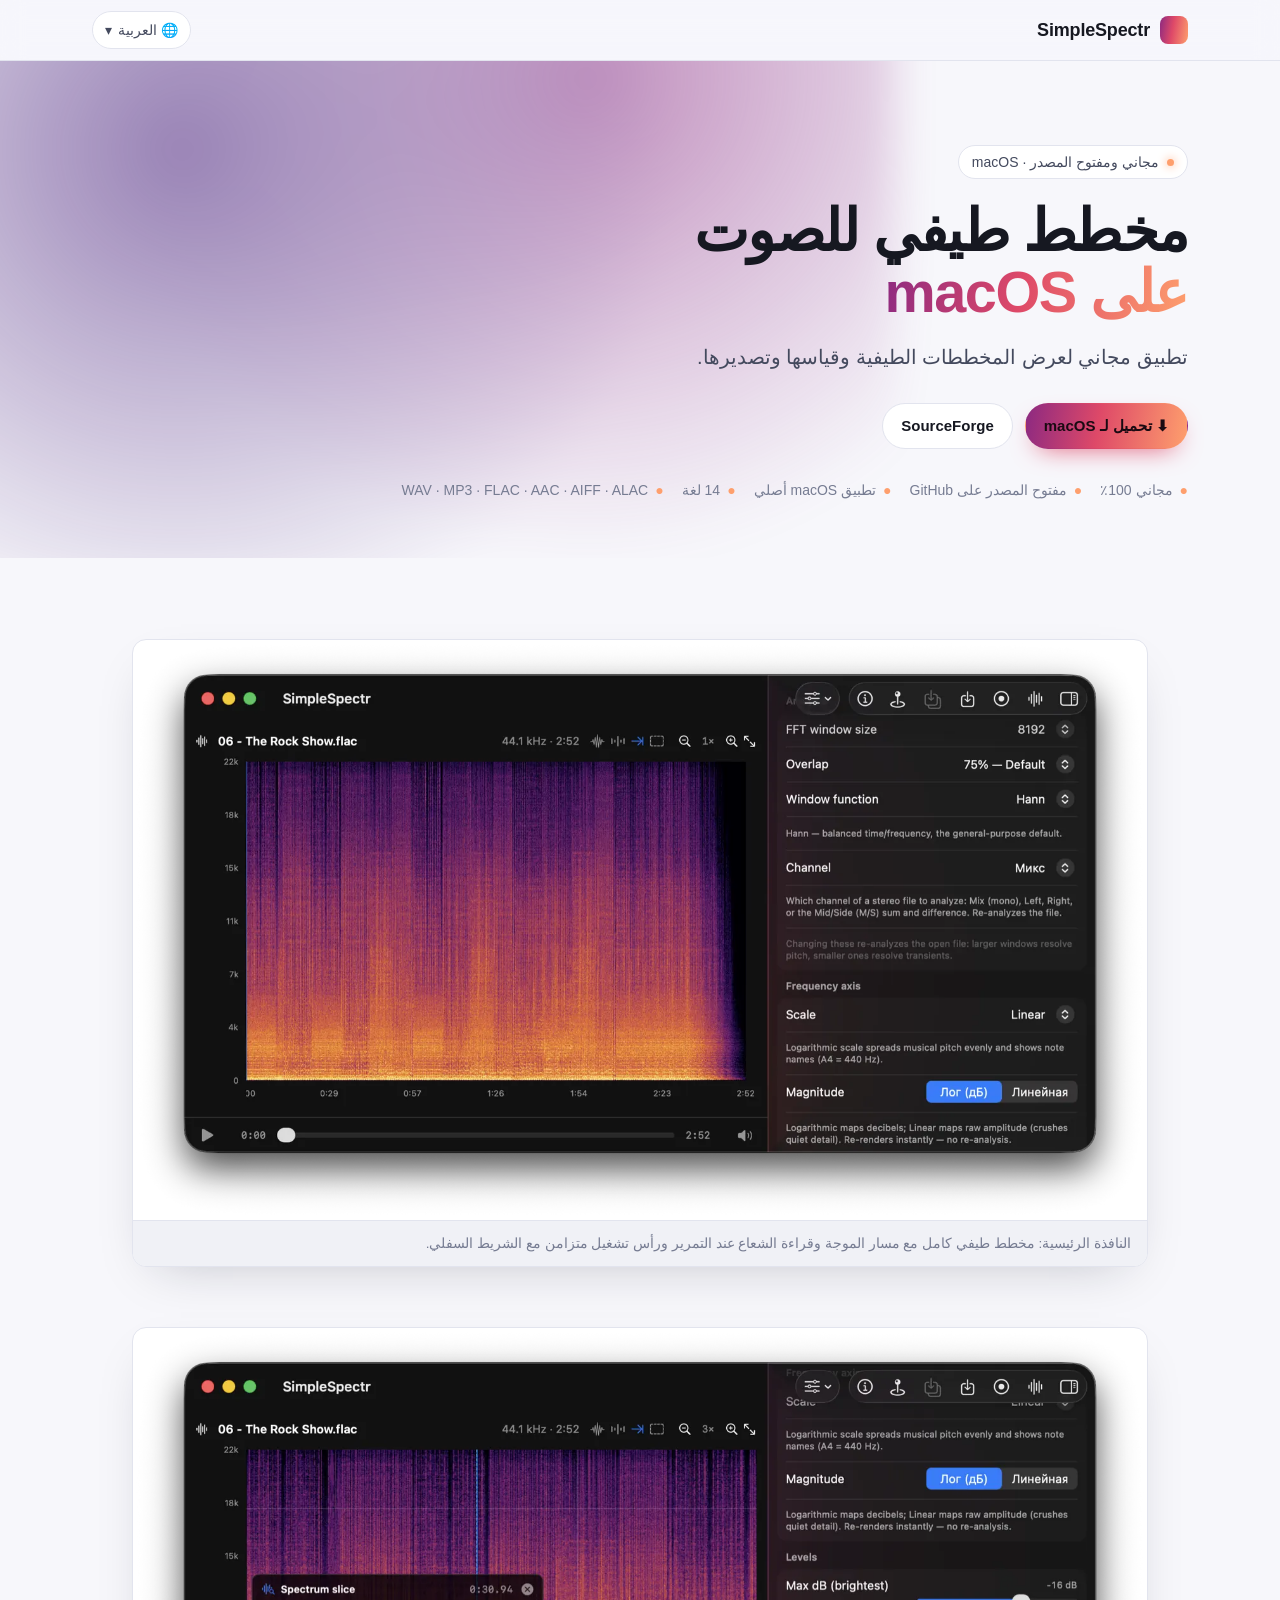
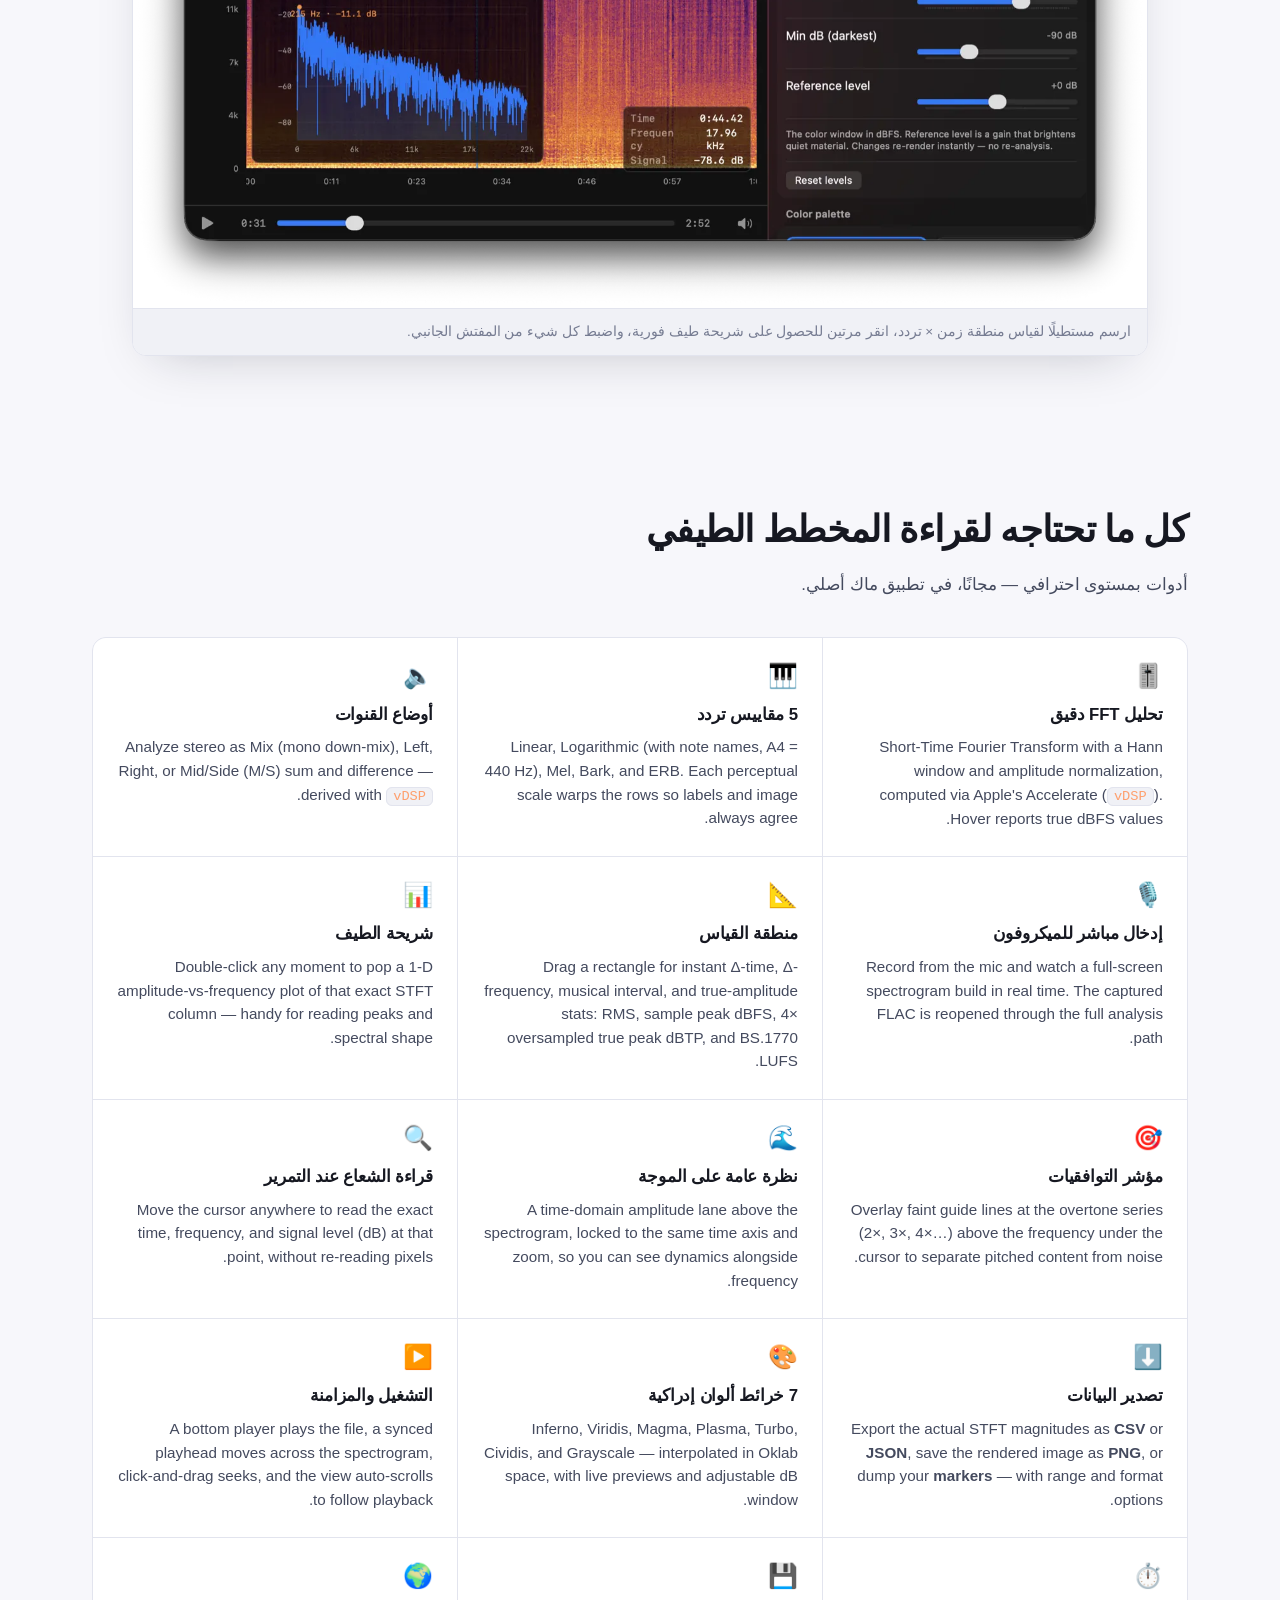
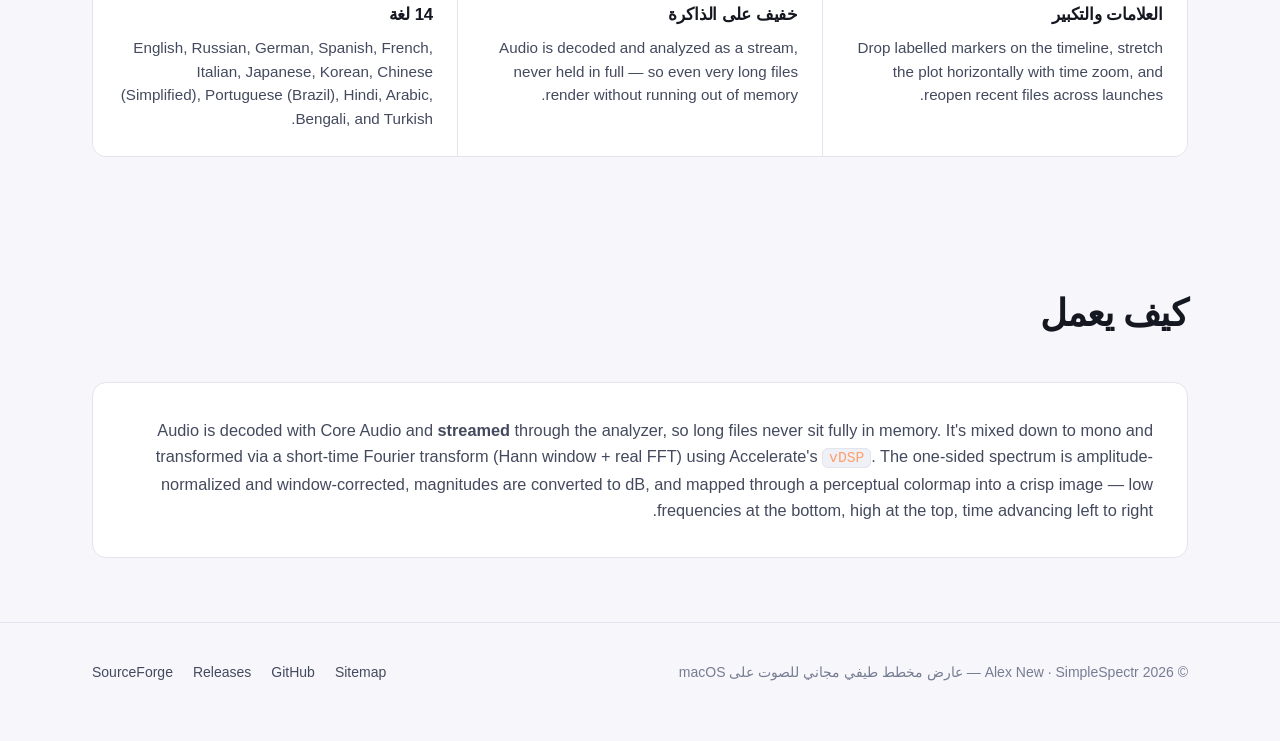
==== web/ar/index.html @ b6cf348b "fix web" ====
<!DOCTYPE html>
<html lang="ar" dir="rtl">
<head>
  <meta charset="utf-8">
  <meta name="viewport" content="width=device-width, initial-scale=1">
  <title>SimpleSpectr — عارض مخطط طيفي مجاني للصوت على macOS</title>
  <meta name="description" content="عارض مخطط طيفي مجاني ومفتوح المصدر للصوت على macOS. تحليل FFT لحظي، 5 مقاييس تردد، أوضاع القنوات، إدخال مباشر للميكروفون، تصدير CSV/JSON، 14 لغة. تحميل للماك.">
  <meta name="keywords" content="عارض مخطط طيفي للصوت, مخطط طيفي مجاني, مخطط طيفي macOS, محلل طيف mac, محلل FFT, تصور STFT, تحليل التردد الصوتي, سونوغرام, برنامج مخطط طيفي">
  <meta name="author" content="Alex New">
  <meta name="theme-color" content="#0c0d12">
  <meta name="robots" content="index, follow, max-image-preview:large, max-snippet:-1, max-video-preview:-1">
  <link rel="canonical" href="https://simplespectr.alexnew.ru/ar/">

  <meta property="og:type" content="website">
  <meta property="og:site_name" content="SimpleSpectr">
  <meta property="og:title" content="SimpleSpectr — عارض مخطط طيفي مجاني للصوت على macOS">
  <meta property="og:description" content="تطبيق macOS مجاني ومفتوح المصدر يحوّل أي ملف صوتي إلى مخطط طيفي جميل وقابل للقياس. تحليل FFT، ميكروفون مباشر، 14 لغة.">
  <meta property="og:url" content="https://simplespectr.alexnew.ru/ar/">
  <meta property="og:locale" content="ar">
  <meta property="og:image" content="https://simplespectr.alexnew.ru/img/og-image.webp">
  <meta property="og:image:width" content="1200">
  <meta property="og:image:height" content="630">

  <meta name="twitter:card" content="summary_large_image">
  <meta name="twitter:title" content="SimpleSpectr — عارض مخطط طيفي مجاني للصوت على macOS">
  <meta name="twitter:description" content="تطبيق macOS مجاني ومفتوح المصدر يحوّل أي ملف صوتي إلى مخطط طيفي جميل وقابل للقياس. تحليل FFT، ميكروفون مباشر، 14 لغة.">
  <meta name="twitter:image" content="https://simplespectr.alexnew.ru/img/og-image.webp">

  <link rel="alternate" hreflang="en" href="https://simplespectr.alexnew.ru/">
  <link rel="alternate" hreflang="ru" href="https://simplespectr.alexnew.ru/ru/">
  <link rel="alternate" hreflang="de" href="https://simplespectr.alexnew.ru/de/">
  <link rel="alternate" hreflang="es" href="https://simplespectr.alexnew.ru/es/">
  <link rel="alternate" hreflang="fr" href="https://simplespectr.alexnew.ru/fr/">
  <link rel="alternate" hreflang="it" href="https://simplespectr.alexnew.ru/it/">
  <link rel="alternate" hreflang="ja" href="https://simplespectr.alexnew.ru/ja/">
  <link rel="alternate" hreflang="ko" href="https://simplespectr.alexnew.ru/ko/">
  <link rel="alternate" hreflang="zh-Hans" href="https://simplespectr.alexnew.ru/zh-Hans/">
  <link rel="alternate" hreflang="pt-BR" href="https://simplespectr.alexnew.ru/pt-BR/">
  <link rel="alternate" hreflang="hi" href="https://simplespectr.alexnew.ru/hi/">
  <link rel="alternate" hreflang="ar" href="https://simplespectr.alexnew.ru/ar/">
  <link rel="alternate" hreflang="bn" href="https://simplespectr.alexnew.ru/bn/">
  <link rel="alternate" hreflang="tr" href="https://simplespectr.alexnew.ru/tr/">
  <link rel="alternate" hreflang="x-default" href="https://simplespectr.alexnew.ru/">

  <link rel="icon" type="image/png" sizes="32x32" href="/img/favicon-32.png">
  <link rel="icon" type="image/png" sizes="16x16" href="/img/favicon-16.png">
  <link rel="apple-touch-icon" href="/img/apple-touch-icon.png">
  <link rel="stylesheet" href="../assets/style.css">

  <script type="application/ld+json">
  {
    "@context": "https://schema.org",
    "@type": "SoftwareApplication",
    "name": "SimpleSpectr",
    "operatingSystem": "macOS 13+",
    "applicationCategory": "MultimediaApplication",
    "description": "عارض مخطط طيفي مجاني ومفتوح المصدر للصوت على macOS. تحليل FFT لحظي، مقاييس تردد متعددة، إدخال مباشر للميكروفون وتصدير البيانات بصيغ CSV/JSON/PNG.",
    "url": "https://simplespectr.alexnew.ru/ar/",
    "downloadUrl": "https://github.com/alexex1993/SimpleSpectr/releases",
    "screenshot": "https://simplespectr.alexnew.ru/img/screenshot-1.webp",
    "inLanguage": ["ar","en","ru","de","es","fr","it","ja","ko","zh-Hans","pt-BR","hi","ar","bn","tr"],
    "author": { "@type": "Person", "name": "Alex New", "url": "https://github.com/alexex1993" },
    "offers": { "@type": "Offer", "price": "0", "priceCurrency": "USD" }
  }
  </script>
</head>
<body>

<header class="site-header">
  <div class="container">
    <a class="brand" href="../" aria-label="SimpleSpectr">
      <span class="brand-mark" aria-hidden="true"></span>
      <span>SimpleSpectr</span>
    </a>
    <div class="header-actions">
      <details class="lang-switch">
        <summary>🌐 العربية <span aria-hidden="true">▾</span></summary>
        <div class="menu">
          <a href="../" lang="en" hreflang="en">English</a>
          <a href="../ru/" lang="ru" hreflang="ru">Русский</a>
          <a href="../de/" lang="de" hreflang="de">Deutsch</a>
          <a href="../es/" lang="es" hreflang="es">Español</a>
          <a href="../fr/" lang="fr" hreflang="fr">Français</a>
          <a href="../it/" lang="it" hreflang="it">Italiano</a>
          <a href="../ja/" lang="ja" hreflang="ja">日本語</a>
          <a href="../ko/" lang="ko" hreflang="ko">한국어</a>
          <a href="../zh-Hans/" lang="zh-Hans" hreflang="zh-Hans">简体中文</a>
          <a href="../pt-BR/" lang="pt-BR" hreflang="pt-BR">Português (BR)</a>
          <a href="../hi/" lang="hi" hreflang="hi">हिन्दी</a>
          <a class="current" href="../ar/" lang="ar" hreflang="ar" dir="rtl">العربية</a>
          <a href="../bn/" lang="bn" hreflang="bn">বাংলা</a>
          <a href="../tr/" lang="tr" hreflang="tr">Türkçe</a>
        </div>
      </details>
    </div>
  </div>
</header>

<main>
  <section class="hero">
    <div class="container">
      <span class="eyebrow"><span class="dot"></span> مجاني ومفتوح المصدر · macOS</span>
      <h1>مخطط طيفي للصوت <span class="grad">على macOS</span></h1>
      <p class="lead">تطبيق مجاني لعرض المخططات الطيفية وقياسها وتصديرها.</p>
      <div class="hero-cta">
        <a class="btn btn-primary js-download" href="https://github.com/alexex1993/SimpleSpectr/releases" target="_blank" rel="noopener">⬇ تحميل لـ macOS</a>
        <a class="btn btn-ghost" href="https://sourceforge.net/projects/simplespectr/">SourceForge</a>
      </div>
      <div class="hero-badges">
        <span><span class="pip">●</span> مجاني 100٪</span>
        <span><span class="pip">●</span> مفتوح المصدر على GitHub</span>
        <span><span class="pip">●</span> تطبيق macOS أصلي</span>
        <span><span class="pip">●</span> 14 لغة</span>
        <span><span class="pip">●</span> WAV · MP3 · FLAC · AAC · AIFF · ALAC</span>
      </div>
    </div>
  </section>

  <section aria-label="Screenshots">
    <div class="container">
      <div class="shots">
        <figure class="shot">
          <picture>
            <source type="image/webp" srcset="../img/screenshot-1.webp">
            <img src="../img/screenshot-1.png" alt="نافذة SimpleSpectr الرئيسية تعرض مخططًا طيفيًا ملوّنًا للصوت مع محور التردد يسارًا ومحور الزمن أسفل ومسار للموجة ورأس تشغيل متزامن." loading="eager" width="1600" height="915">
          </picture>
          <figcaption>النافذة الرئيسية: مخطط طيفي كامل مع مسار الموجة وقراءة الشعاع عند التمرير ورأس تشغيل متزامن مع الشريط السفلي.</figcaption>
        </figure>
        <figure class="shot">
          <picture>
            <source type="image/webp" srcset="../img/screenshot-2.webp">
            <img src="../img/screenshot-2.png" alt="SimpleSpectr مع منطقة قياس محددة، ولوحة شريحة الطيف مفتوحة، ومفتش الإعدادات ظاهر." loading="lazy" width="1600" height="915">
          </picture>
          <figcaption>ارسم مستطيلًا لقياس منطقة زمن × تردد، انقر مرتين للحصول على شريحة طيف فورية، واضبط كل شيء من المفتش الجانبي.</figcaption>
        </figure>
      </div>
    </div>
  </section>

  <section id="features" aria-label="Features">
    <div class="container">
      <div class="section-head">
        <h2>كل ما تحتاجه لقراءة المخطط الطيفي</h2>
        <p>أدوات بمستوى احترافي — مجانًا، في تطبيق ماك أصلي.</p>
      </div>
      <div class="features">
        <div class="feature">
          <div class="ico" aria-hidden="true">🎚️</div>
          <h3>تحليل FFT دقيق</h3>
          <p>Short-Time Fourier Transform with a Hann window and amplitude normalization, computed via Apple's Accelerate (<span class="inline-code">vDSP</span>). Hover reports true dBFS values.</p>
        </div>
        <div class="feature">
          <div class="ico" aria-hidden="true">🎹</div>
          <h3>5 مقاييس تردد</h3>
          <p>Linear, Logarithmic (with note names, A4 = 440 Hz), Mel, Bark, and ERB. Each perceptual scale warps the rows so labels and image always agree.</p>
        </div>
        <div class="feature">
          <div class="ico" aria-hidden="true">🔈</div>
          <h3>أوضاع القنوات</h3>
          <p>Analyze stereo as Mix (mono down-mix), Left, Right, or Mid/Side (M/S) sum and difference — derived with <span class="inline-code">vDSP</span>.</p>
        </div>
        <div class="feature">
          <div class="ico" aria-hidden="true">🎙️</div>
          <h3>إدخال مباشر للميكروفون</h3>
          <p>Record from the mic and watch a full-screen spectrogram build in real time. The captured FLAC is reopened through the full analysis path.</p>
        </div>
        <div class="feature">
          <div class="ico" aria-hidden="true">📐</div>
          <h3>منطقة القياس</h3>
          <p>Drag a rectangle for instant Δ-time, Δ-frequency, musical interval, and true-amplitude stats: RMS, sample peak dBFS, 4× oversampled true peak dBTP, and BS.1770 LUFS.</p>
        </div>
        <div class="feature">
          <div class="ico" aria-hidden="true">📊</div>
          <h3>شريحة الطيف</h3>
          <p>Double-click any moment to pop a 1-D amplitude-vs-frequency plot of that exact STFT column — handy for reading peaks and spectral shape.</p>
        </div>
        <div class="feature">
          <div class="ico" aria-hidden="true">🎯</div>
          <h3>مؤشر التوافقيات</h3>
          <p>Overlay faint guide lines at the overtone series (2×, 3×, 4×…) above the frequency under the cursor to separate pitched content from noise.</p>
        </div>
        <div class="feature">
          <div class="ico" aria-hidden="true">🌊</div>
          <h3>نظرة عامة على الموجة</h3>
          <p>A time-domain amplitude lane above the spectrogram, locked to the same time axis and zoom, so you can see dynamics alongside frequency.</p>
        </div>
        <div class="feature">
          <div class="ico" aria-hidden="true">🔍</div>
          <h3>قراءة الشعاع عند التمرير</h3>
          <p>Move the cursor anywhere to read the exact time, frequency, and signal level (dB) at that point, without re-reading pixels.</p>
        </div>
        <div class="feature">
          <div class="ico" aria-hidden="true">⬇️</div>
          <h3>تصدير البيانات</h3>
          <p>Export the actual STFT magnitudes as <strong>CSV</strong> or <strong>JSON</strong>, save the rendered image as <strong>PNG</strong>, or dump your <strong>markers</strong> — with range and format options.</p>
        </div>
        <div class="feature">
          <div class="ico" aria-hidden="true">🎨</div>
          <h3>7 خرائط ألوان إدراكية</h3>
          <p>Inferno, Viridis, Magma, Plasma, Turbo, Cividis, and Grayscale — interpolated in Oklab space, with live previews and adjustable dB window.</p>
        </div>
        <div class="feature">
          <div class="ico" aria-hidden="true">▶️</div>
          <h3>التشغيل والمزامنة</h3>
          <p>A bottom player plays the file, a synced playhead moves across the spectrogram, click-and-drag seeks, and the view auto-scrolls to follow playback.</p>
        </div>
        <div class="feature">
          <div class="ico" aria-hidden="true">⏱️</div>
          <h3>العلامات والتكبير</h3>
          <p>Drop labelled markers on the timeline, stretch the plot horizontally with time zoom, and reopen recent files across launches.</p>
        </div>
        <div class="feature">
          <div class="ico" aria-hidden="true">💾</div>
          <h3>خفيف على الذاكرة</h3>
          <p>Audio is decoded and analyzed as a stream, never held in full — so even very long files render without running out of memory.</p>
        </div>
        <div class="feature">
          <div class="ico" aria-hidden="true">🌍</div>
          <h3>14 لغة</h3>
          <p>English, Russian, German, Spanish, French, Italian, Japanese, Korean, Chinese (Simplified), Portuguese (Brazil), Hindi, Arabic, Bengali, and Turkish.</p>
        </div>
      </div>
    </div>
  </section>

  <section aria-label="How it works">
    <div class="container">
      <div class="section-head">
        <h2>كيف يعمل</h2>
      </div>
      <div class="howto">
        <p>Audio is decoded with Core Audio and <strong>streamed</strong> through the analyzer, so long files never sit fully in memory. It's mixed down to mono and transformed via a short-time Fourier transform (Hann window + real FFT) using Accelerate's <span class="inline-code">vDSP</span>. The one-sided spectrum is amplitude-normalized and window-corrected, magnitudes are converted to dB, and mapped through a perceptual colormap into a crisp image — low frequencies at the bottom, high at the top, time advancing left to right.</p>
      </div>
    </div>
  </section>
</main>

<footer class="site-footer">
  <div class="container">
    <div>© <span id="year">2026</span> Alex New · SimpleSpectr — عارض مخطط طيفي مجاني للصوت على macOS</div>
    <div class="footer-links">
      <a href="../sitemap.xml">Sitemap</a>
      <a href="https://github.com/alexex1993/SimpleSpectr">GitHub</a>
      <a href="https://github.com/alexex1993/SimpleSpectr/releases">Releases</a>
      <a href="https://sourceforge.net/projects/simplespectr/">SourceForge</a>
    </div>
  </div>
</footer>

<div class="star-modal" id="star-modal" role="dialog" aria-modal="true" aria-labelledby="star-modal-title" hidden>
  <div class="star-modal-backdrop" data-star-close></div>
  <div class="star-modal-card">
    <button class="star-modal-x" type="button" aria-label="إغلاق" data-star-close>&times;</button>
    <div class="star-modal-icon" aria-hidden="true">⭐</div>
    <h2 id="star-modal-title">يبدأ التنزيل الآن…</h2>
    <p>إذا كان SimpleSpectr مفيدًا لك، فامنحه نجمة على GitHub — إنه مجاني وأفضل طريقة لشكر المطوّر.</p>
    <div class="star-modal-actions">
      <a class="btn btn-primary" href="https://github.com/alexex1993/SimpleSpectr" target="_blank" rel="noopener" data-star-close>⭐ ضع نجمة على GitHub</a>
      <button class="btn btn-ghost" type="button" data-star-close>ربما لاحقًا</button>
    </div>
  </div>
</div>

<script>document.getElementById("year").textContent = new Date().getFullYear();</script>
<script src="../assets/star.js" defer></script>
</body>
</html>
---- web/assets/style.css ----
/* SimpleSpectr landing — single shared stylesheet for all language editions.
   Dark by default (matches the spectrogram screenshots), light via prefers-color-scheme.
   No external fonts, no framework, no JS dependency. */

:root {
  --bg: #0c0d12;
  --bg-elev: #14161f;
  --bg-elev-2: #1b1e2a;
  --border: #272b3a;
  --text: #e8e9ee;
  --text-dim: #a4a8b8;
  --text-faint: #6b7080;
  /* Inferno-inspired accent ramp */
  --accent-1: #3b0f70; /* deep violet */
  --accent-2: #8c2981; /* magenta   */
  --accent-3: #de4968; /* rose      */
  --accent-4: #fe9f6d; /* orange    */
  --accent-5: #fcfdbf; /* warm white*/
  --accent-grad: linear-gradient(100deg, var(--accent-2), var(--accent-3) 45%, var(--accent-4));
  --maxw: 1140px;
  --radius: 14px;
  --radius-sm: 9px;
  --shadow: 0 18px 50px -22px rgba(0, 0, 0, 0.75);
}

@media (prefers-color-scheme: light) {
  :root {
    --bg: #f7f7fb;
    --bg-elev: #ffffff;
    --bg-elev-2: #f0f1f6;
    --border: #e2e4ee;
    --text: #161821;
    --text-dim: #444a5e;
    --text-faint: #767c92;
    --shadow: 0 18px 50px -24px rgba(20, 22, 40, 0.25);
  }
}

* { box-sizing: border-box; }

html {
  scroll-behavior: smooth;
  -webkit-text-size-adjust: 100%;
}

body {
  margin: 0;
  background: var(--bg);
  color: var(--text);
  font-family: -apple-system, BlinkMacSystemFont, "SF Pro Text", "Segoe UI",
    Roboto, "Helvetica Neue", Arial, "Noto Sans", "Noto Sans JP", "Noto Sans KR",
    "Noto Sans Arabic", "Noto Sans Devanagari", "Noto Sans Bengali", sans-serif;
  font-size: 17px;
  line-height: 1.6;
  -webkit-font-smoothing: antialiased;
  text-rendering: optimizeLegibility;
  overflow-x: hidden;
}

a { color: inherit; }

.container {
  width: 100%;
  max-width: var(--maxw);
  margin: 0 auto;
  padding: 0 22px;
}

/* ---------- Language banner ---------- */
.lang-banner {
  display: none;
  position: sticky;
  top: 0;
  z-index: 60;
  background: var(--accent-grad);
  color: #1a0a12;
  font-size: 14.5px;
  font-weight: 600;
  padding: 9px 16px;
  align-items: center;
  justify-content: center;
  gap: 14px;
  flex-wrap: wrap;
  text-align: center;
}
.lang-banner.visible { display: flex; }
.lang-banner a {
  background: rgba(0, 0, 0, 0.22);
  color: #fff;
  padding: 4px 12px;
  border-radius: 999px;
  text-decoration: none;
  white-space: nowrap;
}
.lang-banner button {
  background: transparent;
  border: 0;
  color: inherit;
  font: inherit;
  cursor: pointer;
  opacity: 0.7;
  text-decoration: underline;
  padding: 4px;
}
.lang-banner button:hover { opacity: 1; }

/* ---------- Header ---------- */
.site-header {
  position: sticky;
  top: 0;
  z-index: 50;
  backdrop-filter: saturate(160%) blur(12px);
  -webkit-backdrop-filter: saturate(160%) blur(12px);
  background: color-mix(in srgb, var(--bg) 78%, transparent);
  border-bottom: 1px solid var(--border);
}
.site-header .container {
  display: flex;
  align-items: center;
  justify-content: space-between;
  gap: 16px;
  height: 60px;
}
.brand {
  display: inline-flex;
  align-items: center;
  gap: 10px;
  font-weight: 700;
  font-size: 18px;
  letter-spacing: -0.01em;
  text-decoration: none;
}
.brand-mark {
  width: 28px;
  height: 28px;
  border-radius: 8px;
  background: var(--accent-grad);
  flex: none;
}
.header-actions { display: flex; align-items: center; gap: 10px; }

/* language switcher */
.lang-switch { position: relative; }
.lang-switch summary {
  list-style: none;
  cursor: pointer;
  display: inline-flex;
  align-items: center;
  gap: 6px;
  padding: 7px 12px;
  border: 1px solid var(--border);
  border-radius: 999px;
  font-size: 14px;
  background: var(--bg-elev);
  color: var(--text-dim);
}
.lang-switch summary::-webkit-details-marker { display: none; }
.lang-switch summary:hover { color: var(--text); }
.lang-switch[open] summary { color: var(--text); }
.lang-switch .menu {
  position: absolute;
  right: 0;
  top: calc(100% + 8px);
  background: var(--bg-elev);
  border: 1px solid var(--border);
  border-radius: var(--radius-sm);
  box-shadow: var(--shadow);
  padding: 6px;
  min-width: 200px;
  max-height: min(70vh, 460px);
  overflow-y: auto;
  display: grid;
  grid-template-columns: 1fr 1fr;
  z-index: 70;
}
.lang-switch .menu a {
  display: block;
  padding: 7px 11px;
  border-radius: 7px;
  text-decoration: none;
  color: var(--text-dim);
  font-size: 14px;
}
.lang-switch .menu a:hover { background: var(--bg-elev-2); color: var(--text); }
.lang-switch .menu a.current { color: var(--text); font-weight: 600; }

.btn {
  display: inline-flex;
  align-items: center;
  gap: 8px;
  padding: 10px 18px;
  border-radius: 999px;
  font-weight: 600;
  font-size: 15px;
  text-decoration: none;
  border: 1px solid transparent;
  cursor: pointer;
  transition: transform 0.12s ease, box-shadow 0.12s ease, background 0.12s ease;
}
.btn:hover { transform: translateY(-1px); }
.btn-primary {
  background: var(--accent-grad);
  color: #1a0a12;
  box-shadow: 0 10px 26px -12px var(--accent-3);
}
.btn-primary:hover { box-shadow: 0 14px 30px -10px var(--accent-3); }
.btn-ghost {
  background: var(--bg-elev);
  border-color: var(--border);
  color: var(--text);
}
.btn-ghost:hover { background: var(--bg-elev-2); }
.btn-sm { padding: 7px 13px; font-size: 14px; }

/* ---------- Hero ---------- */
.hero {
  position: relative;
  padding: 84px 0 56px;
  overflow: hidden;
}
.hero::before {
  content: "";
  position: absolute;
  inset: -40% 30% auto -10%;
  height: 720px;
  background: radial-gradient(circle at 30% 40%, var(--accent-1), transparent 60%),
    radial-gradient(circle at 70% 30%, var(--accent-2), transparent 55%);
  opacity: 0.5;
  filter: blur(20px);
  z-index: -1;
  pointer-events: none;
}
.hero .eyebrow {
  display: inline-flex;
  align-items: center;
  gap: 8px;
  font-size: 14px;
  color: var(--text-dim);
  background: var(--bg-elev);
  border: 1px solid var(--border);
  padding: 5px 13px;
  border-radius: 999px;
  margin-bottom: 22px;
}
.hero .eyebrow .dot { width: 7px; height: 7px; border-radius: 50%; background: var(--accent-4); box-shadow: 0 0 10px var(--accent-4); }
.hero h1 {
  font-size: clamp(2.1rem, 5.2vw, 3.6rem);
  line-height: 1.06;
  letter-spacing: -0.025em;
  margin: 0 0 18px;
  max-width: 16ch;
  font-weight: 800;
}
.hero h1 .grad {
  background: var(--accent-grad);
  -webkit-background-clip: text;
  background-clip: text;
  color: transparent;
}
.hero .lead {
  font-size: clamp(1.05rem, 2vw, 1.25rem);
  color: var(--text-dim);
  max-width: 60ch;
  margin: 0 0 30px;
}
.hero-cta { display: flex; flex-wrap: wrap; gap: 12px; align-items: center; }
.hero-badges {
  display: flex;
  flex-wrap: wrap;
  gap: 8px 18px;
  margin-top: 30px;
  color: var(--text-faint);
  font-size: 14px;
}
.hero-badges span { display: inline-flex; align-items: center; gap: 7px; }
.hero-badges .pip { color: var(--accent-4); }

/* ---------- Sections ---------- */
section { padding: 64px 0; }
.section-head { max-width: 60ch; margin-bottom: 38px; }
.section-head h2 {
  font-size: clamp(1.6rem, 3.2vw, 2.3rem);
  letter-spacing: -0.02em;
  margin: 0 0 12px;
  font-weight: 750;
}
.section-head p { color: var(--text-dim); margin: 0; font-size: 1.05rem; }

/* ---------- Screenshots ---------- */
.shots {
  display: grid;
  grid-template-columns: 1fr;
  gap: 26px;
}
.shot {
  border: 1px solid var(--border);
  border-radius: var(--radius);
  overflow: hidden;
  background: var(--bg-elev);
  box-shadow: var(--shadow);
}
.shot picture, .shot img { display: block; width: 100%; height: auto; }
.shot figcaption {
  padding: 12px 16px;
  font-size: 13.5px;
  color: var(--text-faint);
  border-top: 1px solid var(--border);
  background: var(--bg-elev-2);
}

/* ---------- Feature grid ---------- */
.features {
  display: grid;
  grid-template-columns: repeat(auto-fill, minmax(285px, 1fr));
  gap: 1px;
  background: var(--border);
  border: 1px solid var(--border);
  border-radius: var(--radius);
  overflow: hidden;
}
.feature {
  background: var(--bg-elev);
  padding: 26px 24px;
  transition: background 0.15s ease;
}
.feature:hover { background: var(--bg-elev-2); }
.feature .ico {
  font-size: 24px;
  line-height: 1;
  margin-bottom: 14px;
  display: inline-block;
  filter: saturate(1.2);
}
.feature h3 { margin: 0 0 7px; font-size: 1.05rem; letter-spacing: -0.01em; font-weight: 700; }
.feature p { margin: 0; color: var(--text-dim); font-size: 0.95rem; line-height: 1.55; }

/* ---------- How it works ---------- */
.howto {
  background: var(--bg-elev);
  border: 1px solid var(--border);
  border-radius: var(--radius);
  padding: 34px;
}
.howto p { margin: 0; color: var(--text-dim); font-size: 1.02rem; }
.howto code, .inline-code {
  font-family: ui-monospace, "SF Mono", "JetBrains Mono", Menlo, Consolas, monospace;
  font-size: 0.9em;
  background: var(--bg-elev-2);
  border: 1px solid var(--border);
  padding: 1px 6px;
  border-radius: 6px;
  color: var(--accent-4);
}

/* ---------- Final CTA ---------- */
.cta {
  position: relative;
  text-align: center;
  border: 1px solid var(--border);
  border-radius: var(--radius);
  padding: 60px 30px;
  background:
    radial-gradient(circle at 50% 0%, color-mix(in srgb, var(--accent-2) 28%, transparent), transparent 60%),
    var(--bg-elev);
  overflow: hidden;
}
.cta h2 {
  font-size: clamp(1.7rem, 3.4vw, 2.5rem);
  margin: 0 0 14px;
  letter-spacing: -0.02em;
  font-weight: 800;
}
.cta p { color: var(--text-dim); margin: 0 0 28px; max-width: 52ch; margin-left: auto; margin-right: auto; }
.cta .sources { color: var(--text-faint); font-size: 14px; margin-top: 18px; }
.cta .sources a { color: var(--text-dim); text-decoration: underline; text-underline-offset: 3px; }

/* ---------- Footer ---------- */
.site-footer {
  border-top: 1px solid var(--border);
  padding: 38px 0 60px;
  color: var(--text-faint);
  font-size: 14px;
}
.site-footer .container {
  display: flex;
  flex-wrap: wrap;
  gap: 18px 30px;
  align-items: center;
  justify-content: space-between;
}
.site-footer a { color: var(--text-dim); text-decoration: none; }
.site-footer a:hover { color: var(--text); text-decoration: underline; text-underline-offset: 3px; }
.footer-links { display: flex; flex-wrap: wrap; gap: 8px 20px; }

/* ---------- Accessibility / motion ---------- */
:focus-visible {
  outline: 2px solid var(--accent-4);
  outline-offset: 2px;
  border-radius: 4px;
}
img { max-width: 100%; height: auto; }
.sr-only {
  position: absolute; width: 1px; height: 1px; padding: 0; margin: -1px;
  overflow: hidden; clip: rect(0, 0, 0, 0); white-space: nowrap; border: 0;
}
@media (prefers-reduced-motion: reduce) {
  * { scroll-behavior: auto !important; transition: none !important; }
  .btn:hover { transform: none; }
}

/* RTL adjustments for Arabic */
[dir="rtl"] .header-actions { flex-direction: row-reverse; }

/* ---------- Star-on-GitHub modal ---------- */
.star-modal[hidden] { display: none; }
.star-modal {
  position: fixed;
  inset: 0;
  z-index: 100;
  display: flex;
  align-items: center;
  justify-content: center;
  padding: 22px;
}
body.star-modal-open { overflow: hidden; }
.star-modal-backdrop {
  position: absolute;
  inset: 0;
  background: rgba(6, 7, 12, 0.66);
  backdrop-filter: blur(4px);
  -webkit-backdrop-filter: blur(4px);
}
.star-modal-card {
  position: relative;
  width: 100%;
  max-width: 440px;
  background: var(--bg-elev);
  border: 1px solid var(--border);
  border-radius: var(--radius);
  box-shadow: var(--shadow);
  padding: 34px 30px 28px;
  text-align: center;
  animation: star-modal-in 0.22s ease;
}
@keyframes star-modal-in {
  from { opacity: 0; transform: translateY(10px) scale(0.98); }
  to   { opacity: 1; transform: none; }
}
.star-modal-x {
  position: absolute;
  top: 12px;
  right: 14px;
  width: 32px;
  height: 32px;
  border: 0;
  background: transparent;
  color: var(--text-faint);
  font-size: 22px;
  line-height: 1;
  cursor: pointer;
  border-radius: 8px;
}
[dir="rtl"] .star-modal-x { right: auto; left: 14px; }
.star-modal-x:hover { color: var(--text); background: var(--bg-elev-2); }
.star-modal-icon {
  font-size: 44px;
  line-height: 1;
  margin-bottom: 14px;
  filter: saturate(1.2) drop-shadow(0 6px 16px rgba(254, 159, 109, 0.35));
}
.star-modal-card h2 {
  font-size: 1.35rem;
  letter-spacing: -0.015em;
  margin: 0 0 10px;
  font-weight: 750;
}
.star-modal-card p {
  color: var(--text-dim);
  margin: 0 0 24px;
  font-size: 0.98rem;
  line-height: 1.55;
}
.star-modal-actions {
  display: flex;
  flex-wrap: wrap;
  gap: 10px;
  justify-content: center;
}
@media (prefers-reduced-motion: reduce) {
  .star-modal-card { animation: none; }
}
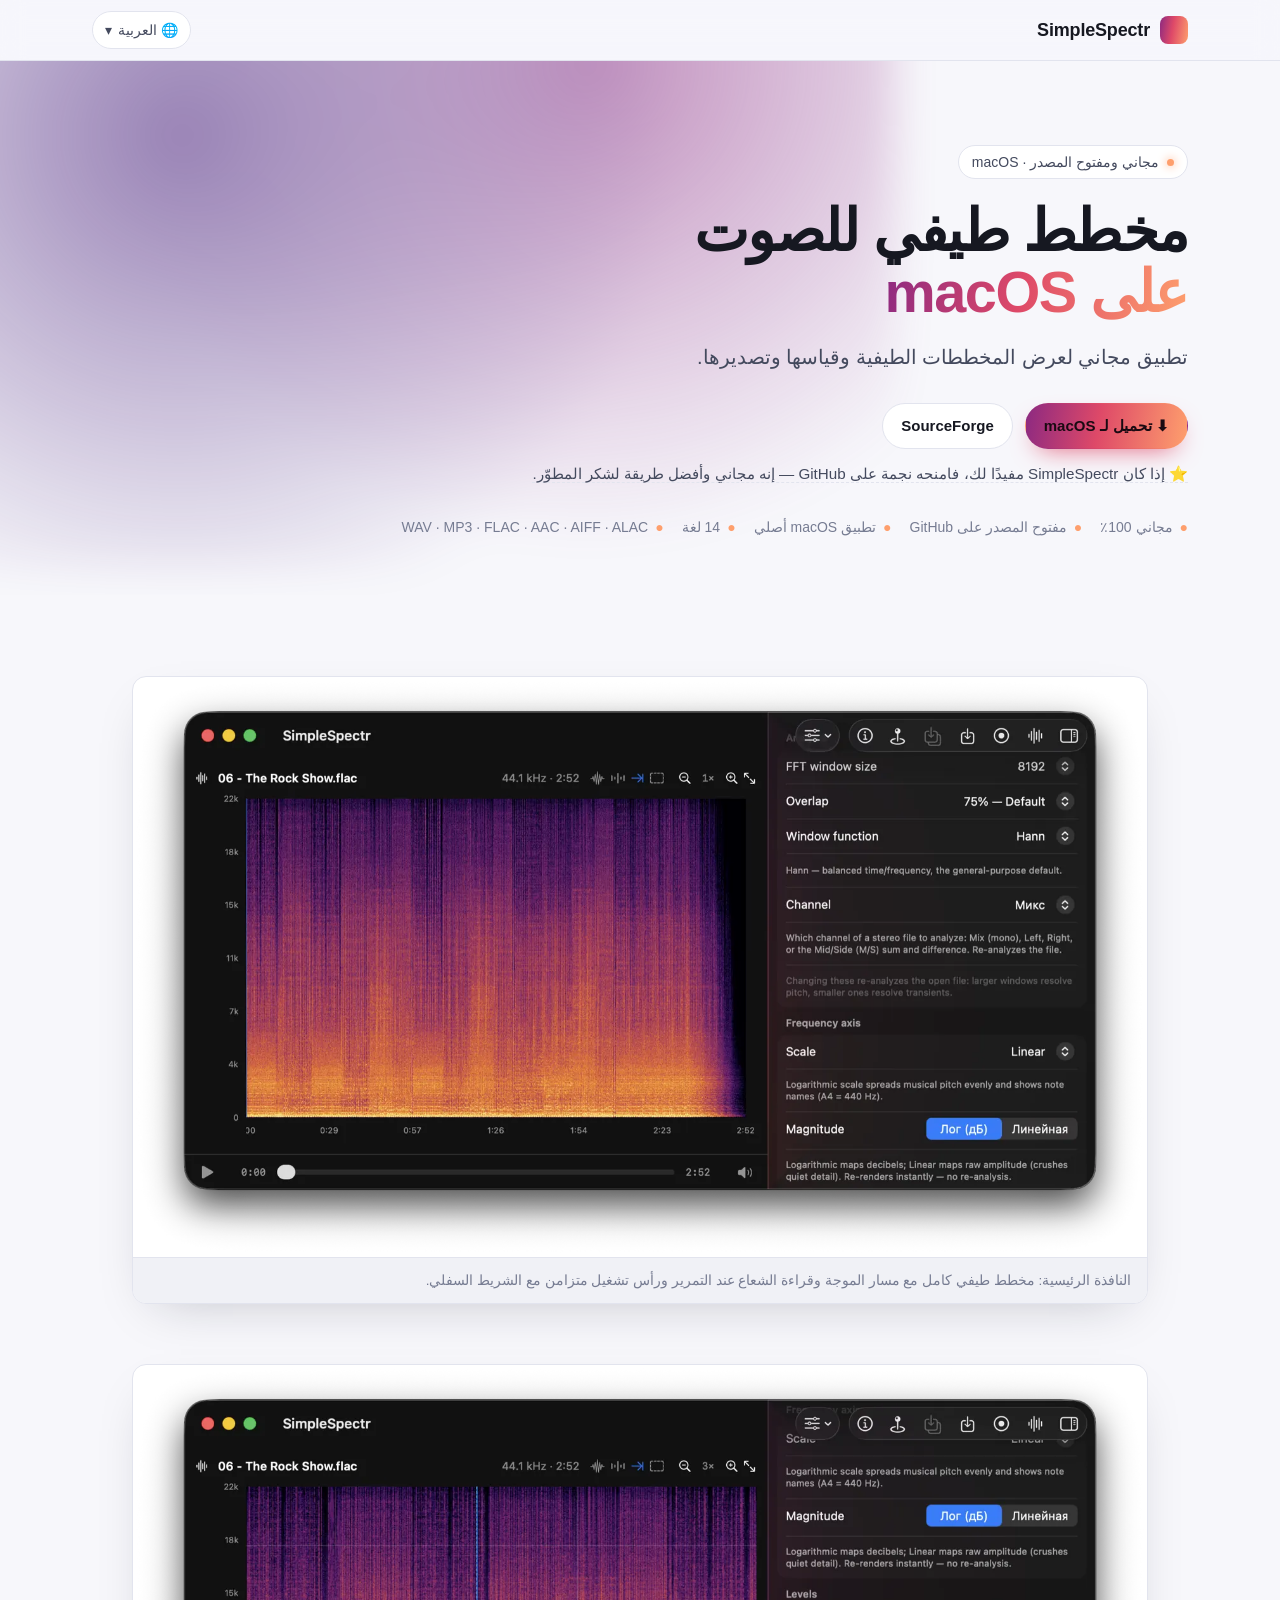
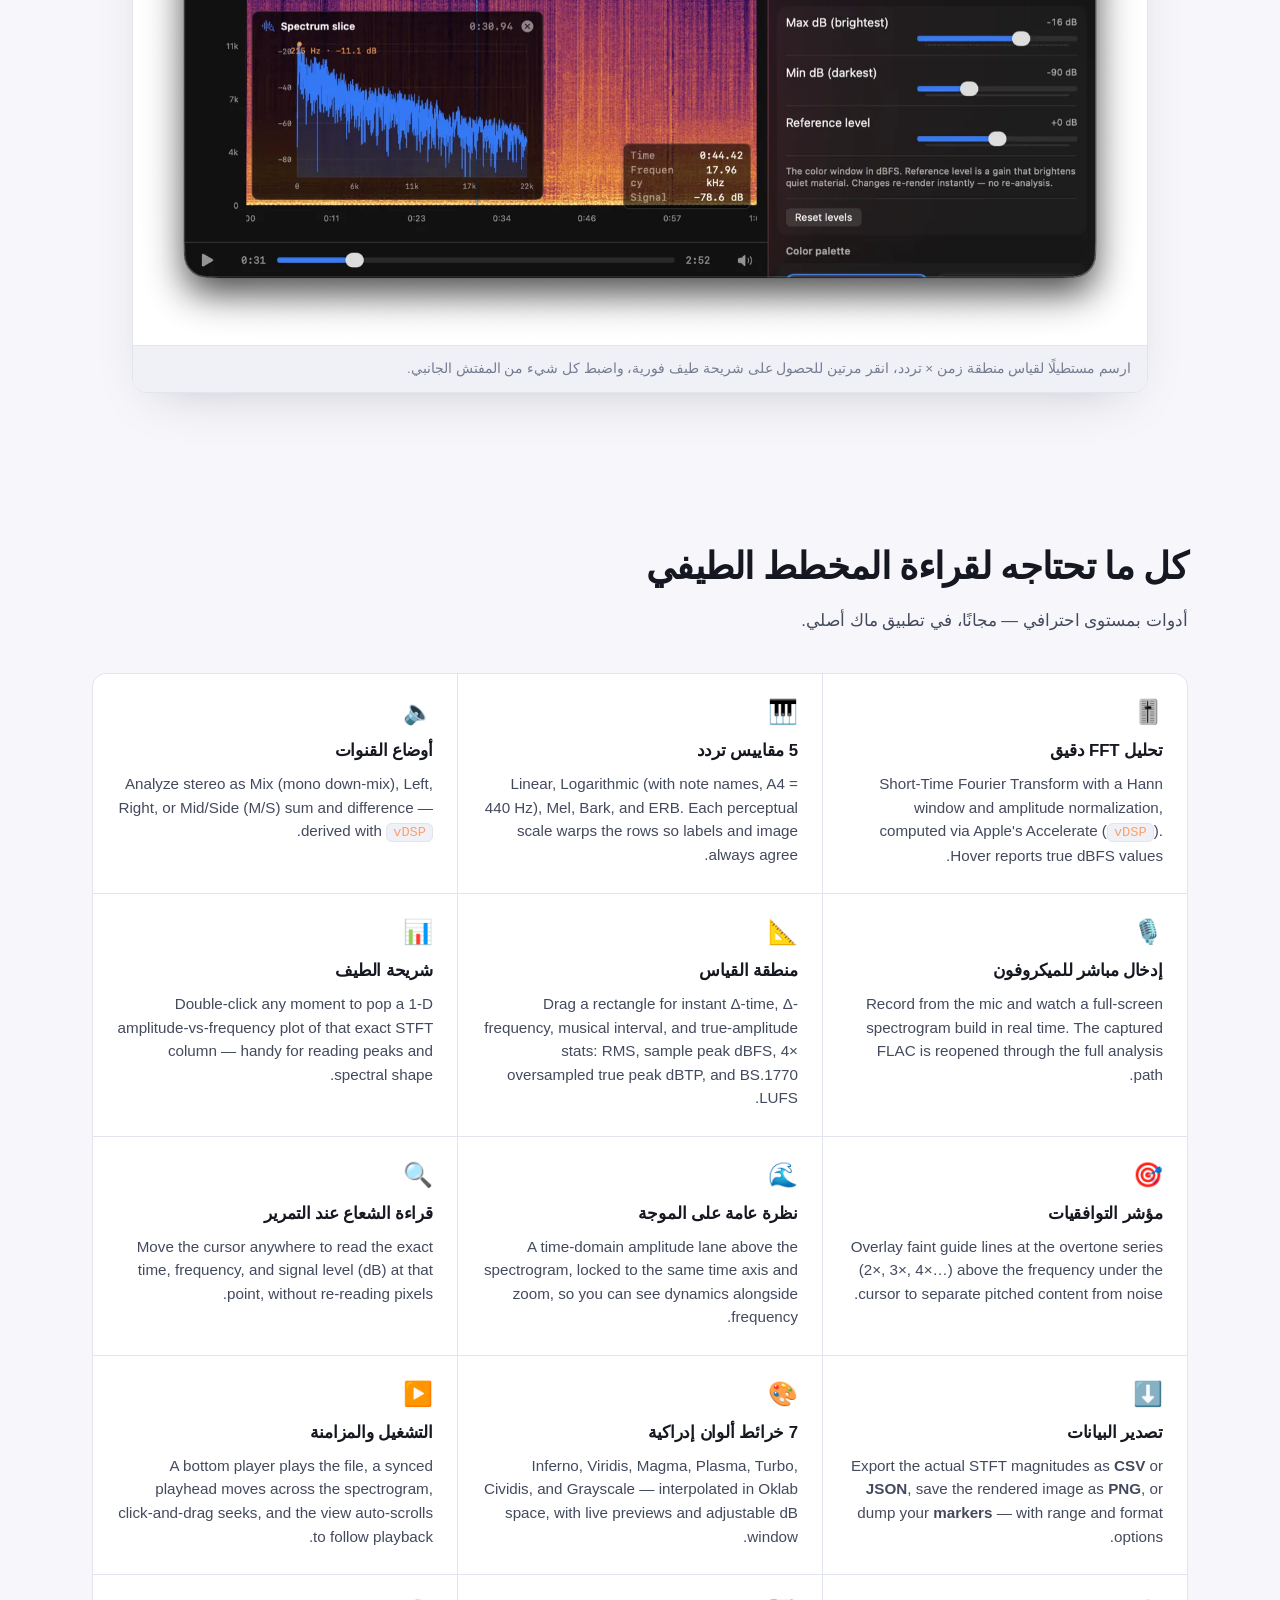
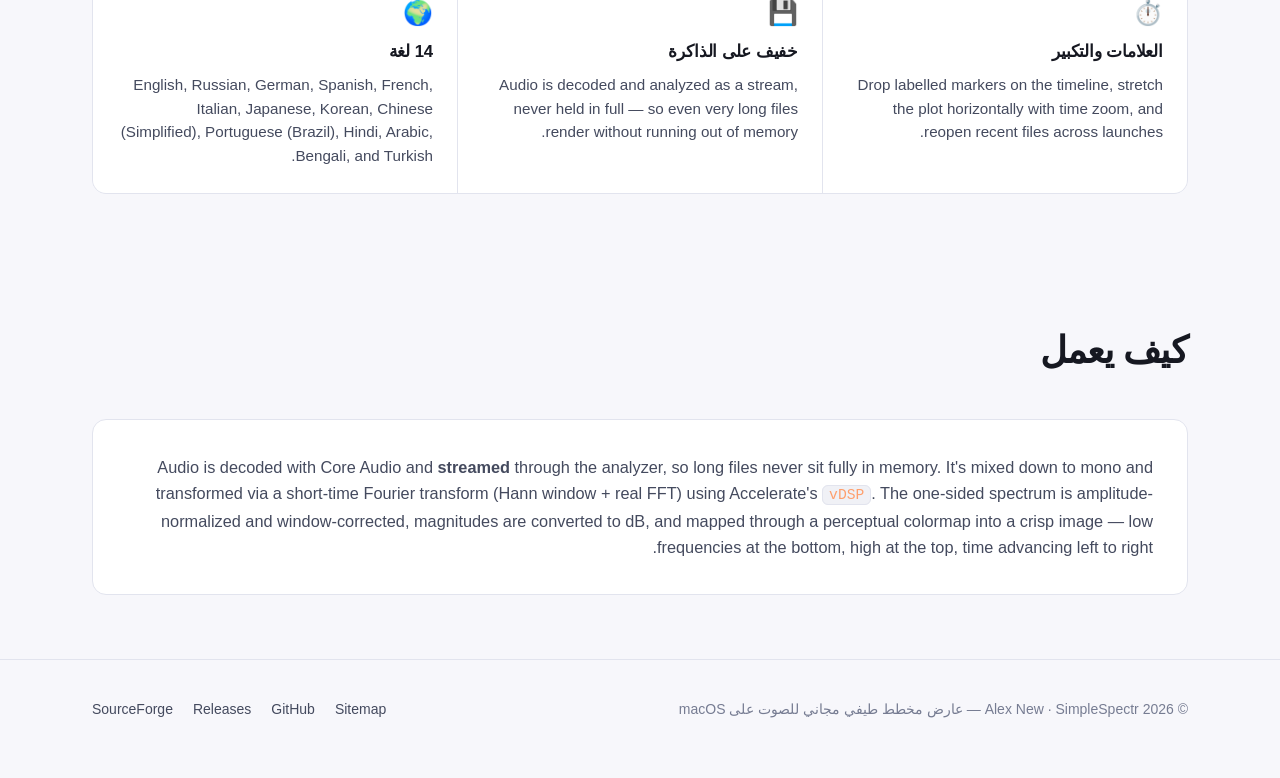
==== commit 5171597b: "fix web 5" ====
--- a/web/ar/index.html
+++ b/web/ar/index.html
@@ -106,6 +106,7 @@
         <a class="btn btn-primary js-download" href="https://github.com/alexex1993/SimpleSpectr/releases" target="_blank" rel="noopener">⬇ تحميل لـ macOS</a>
         <a class="btn btn-ghost" href="https://sourceforge.net/projects/simplespectr/">SourceForge</a>
       </div>
+      <p class="hero-star-note"><a href="https://github.com/alexex1993/SimpleSpectr" target="_blank" rel="noopener">⭐ إذا كان SimpleSpectr مفيدًا لك، فامنحه نجمة على GitHub — إنه مجاني وأفضل طريقة لشكر المطوّر.</a></p>
       <div class="hero-badges">
         <span><span class="pip">●</span> مجاني 100٪</span>
         <span><span class="pip">●</span> مفتوح المصدر على GitHub</span>
@@ -247,21 +248,7 @@
   </div>
 </footer>
 
-<div class="star-modal" id="star-modal" role="dialog" aria-modal="true" aria-labelledby="star-modal-title" hidden>
-  <div class="star-modal-backdrop" data-star-close></div>
-  <div class="star-modal-card">
-    <button class="star-modal-x" type="button" aria-label="إغلاق" data-star-close>&times;</button>
-    <div class="star-modal-icon" aria-hidden="true">⭐</div>
-    <h2 id="star-modal-title">يبدأ التنزيل الآن…</h2>
-    <p>إذا كان SimpleSpectr مفيدًا لك، فامنحه نجمة على GitHub — إنه مجاني وأفضل طريقة لشكر المطوّر.</p>
-    <div class="star-modal-actions">
-      <a class="btn btn-primary" href="https://github.com/alexex1993/SimpleSpectr" target="_blank" rel="noopener" data-star-close>⭐ ضع نجمة على GitHub</a>
-      <button class="btn btn-ghost" type="button" data-star-close>ربما لاحقًا</button>
-    </div>
-  </div>
-</div>
 
 <script>document.getElementById("year").textContent = new Date().getFullYear();</script>
-<script src="../assets/star.js" defer></script>
 </body>
 </html>
--- a/web/assets/style.css
+++ b/web/assets/style.css
@@ -411,81 +411,19 @@
 /* RTL adjustments for Arabic */
 [dir="rtl"] .header-actions { flex-direction: row-reverse; }
 
-/* ---------- Star-on-GitHub modal ---------- */
-.star-modal[hidden] { display: none; }
-.star-modal {
-  position: fixed;
-  inset: 0;
-  z-index: 100;
-  display: flex;
-  align-items: center;
-  justify-content: center;
-  padding: 22px;
-}
-body.star-modal-open { overflow: hidden; }
-.star-modal-backdrop {
-  position: absolute;
-  inset: 0;
-  background: rgba(6, 7, 12, 0.66);
-  backdrop-filter: blur(4px);
-  -webkit-backdrop-filter: blur(4px);
-}
-.star-modal-card {
-  position: relative;
-  width: 100%;
-  max-width: 440px;
-  background: var(--bg-elev);
-  border: 1px solid var(--border);
-  border-radius: var(--radius);
-  box-shadow: var(--shadow);
-  padding: 34px 30px 28px;
-  text-align: center;
-  animation: star-modal-in 0.22s ease;
-}
-@keyframes star-modal-in {
-  from { opacity: 0; transform: translateY(10px) scale(0.98); }
-  to   { opacity: 1; transform: none; }
-}
-.star-modal-x {
-  position: absolute;
-  top: 12px;
-  right: 14px;
-  width: 32px;
-  height: 32px;
-  border: 0;
-  background: transparent;
-  color: var(--text-faint);
-  font-size: 22px;
-  line-height: 1;
-  cursor: pointer;
-  border-radius: 8px;
-}
-[dir="rtl"] .star-modal-x { right: auto; left: 14px; }
-.star-modal-x:hover { color: var(--text); background: var(--bg-elev-2); }
-.star-modal-icon {
-  font-size: 44px;
-  line-height: 1;
-  margin-bottom: 14px;
-  filter: saturate(1.2) drop-shadow(0 6px 16px rgba(254, 159, 109, 0.35));
-}
-.star-modal-card h2 {
-  font-size: 1.35rem;
-  letter-spacing: -0.015em;
-  margin: 0 0 10px;
-  font-weight: 750;
-}
-.star-modal-card p {
+/* ---------- Star-on-GitHub note under the download button ---------- */
+.hero-star-note {
+  margin: 14px 0 0;
+  font-size: 0.95rem;
+  line-height: 1.5;
+}
+.hero-star-note a {
   color: var(--text-dim);
-  margin: 0 0 24px;
-  font-size: 0.98rem;
-  line-height: 1.55;
-}
-.star-modal-actions {
-  display: flex;
-  flex-wrap: wrap;
-  gap: 10px;
-  justify-content: center;
-}
-@media (prefers-reduced-motion: reduce) {
-  .star-modal-card { animation: none; }
-}
+  text-decoration: none;
+  border-bottom: 1px dashed var(--border);
+  transition: color 0.15s ease, border-color 0.15s ease;
+}
+.hero-star-note a:hover {
+  color: var(--text);
+  border-bottom-color: var(--accent-4);
+}
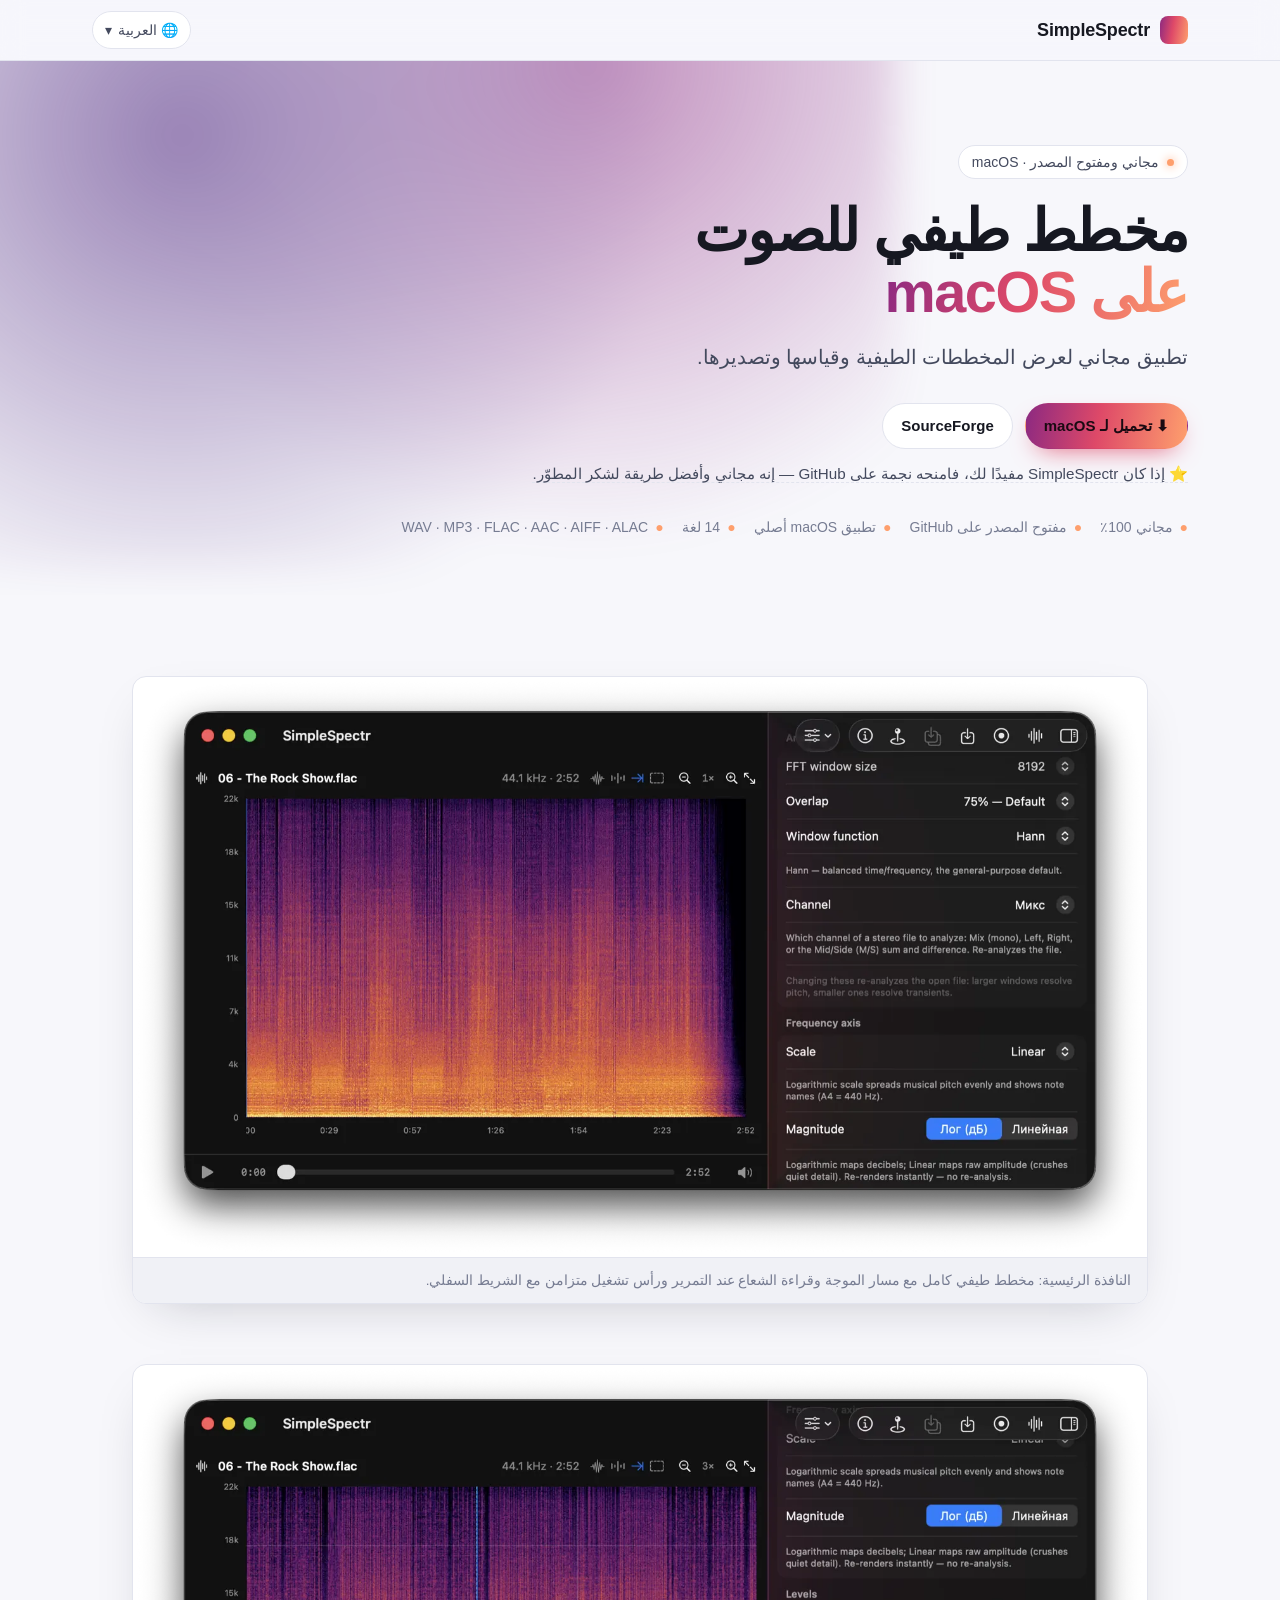
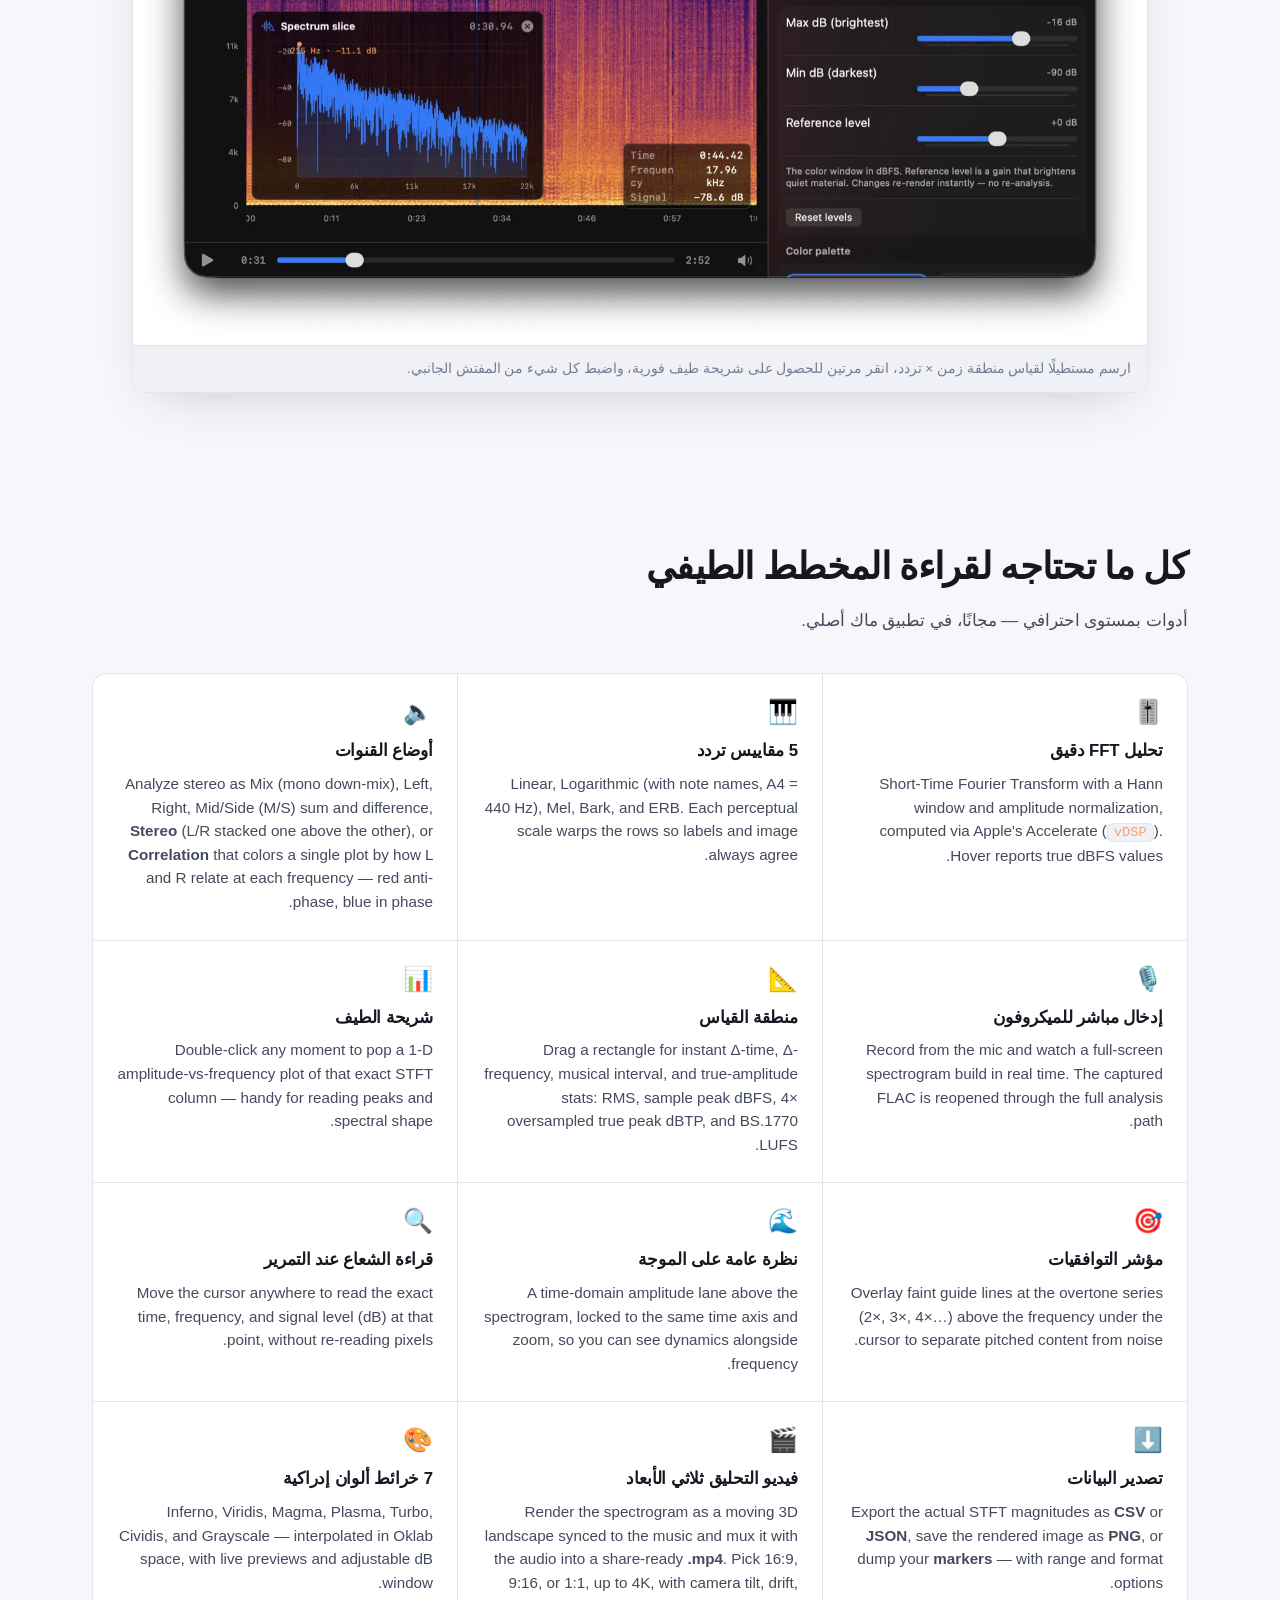
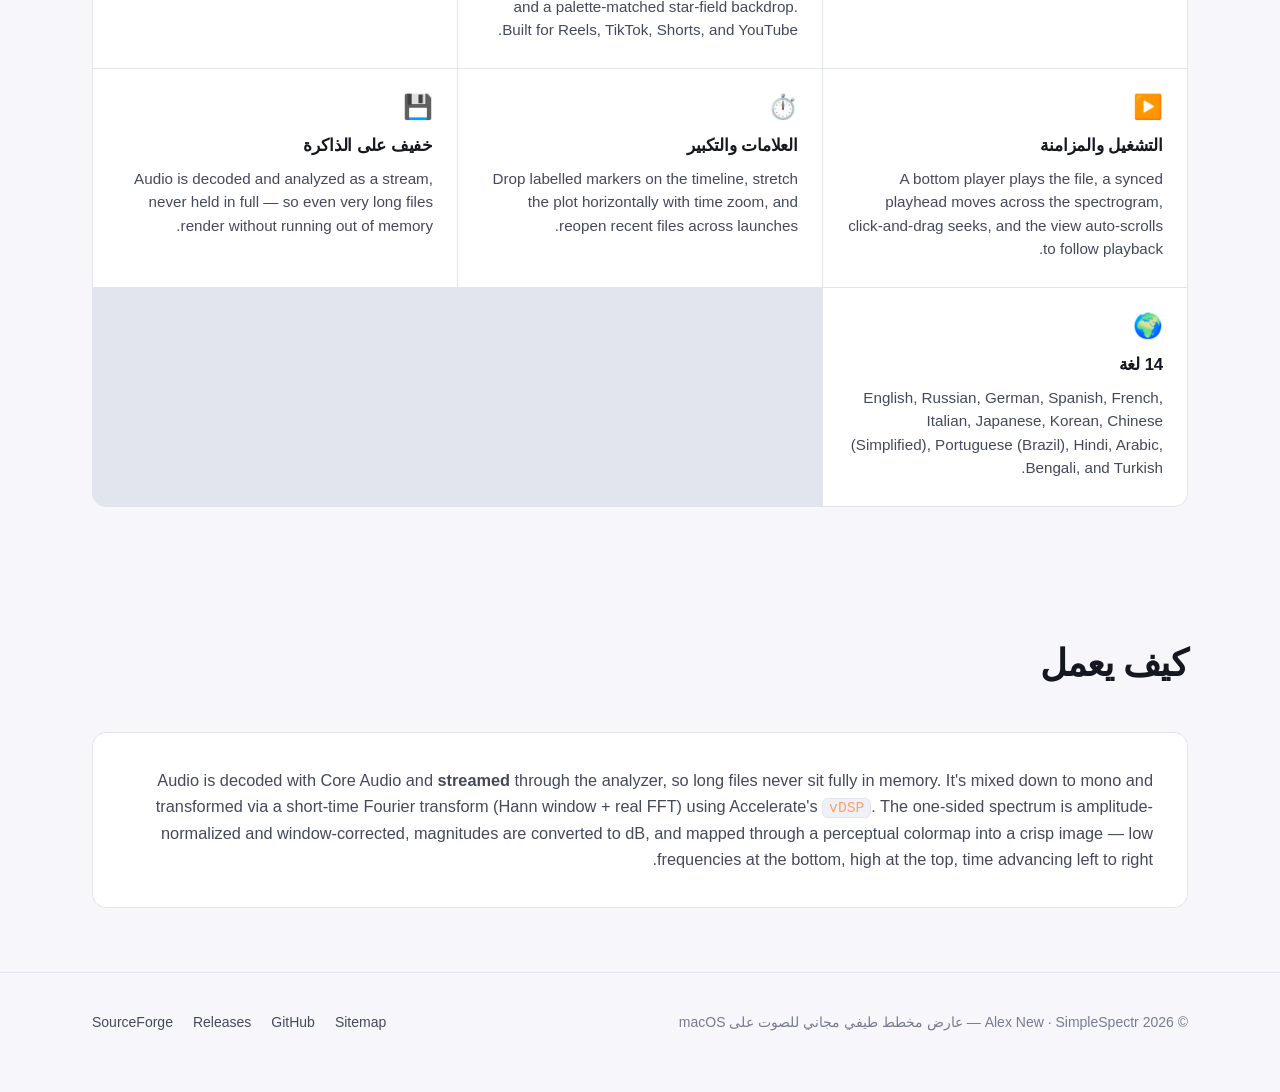
==== commit d01afe45: "2.5.1" ====
--- a/web/ar/index.html
+++ b/web/ar/index.html
@@ -158,7 +158,7 @@
         <div class="feature">
           <div class="ico" aria-hidden="true">🔈</div>
           <h3>أوضاع القنوات</h3>
-          <p>Analyze stereo as Mix (mono down-mix), Left, Right, or Mid/Side (M/S) sum and difference — derived with <span class="inline-code">vDSP</span>.</p>
+          <p>Analyze stereo as Mix (mono down-mix), Left, Right, Mid/Side (M/S) sum and difference, <strong>Stereo</strong> (L/R stacked one above the other), or <strong>Correlation</strong> that colors a single plot by how L and R relate at each frequency — red anti-phase, blue in phase.</p>
         </div>
         <div class="feature">
           <div class="ico" aria-hidden="true">🎙️</div>
@@ -194,6 +194,11 @@
           <div class="ico" aria-hidden="true">⬇️</div>
           <h3>تصدير البيانات</h3>
           <p>Export the actual STFT magnitudes as <strong>CSV</strong> or <strong>JSON</strong>, save the rendered image as <strong>PNG</strong>, or dump your <strong>markers</strong> — with range and format options.</p>
+        </div>
+        <div class="feature">
+          <div class="ico" aria-hidden="true">🎬</div>
+          <h3>فيديو التحليق ثلاثي الأبعاد</h3>
+          <p>Render the spectrogram as a moving 3D landscape synced to the music and mux it with the audio into a share-ready <strong>.mp4</strong>. Pick 16:9, 9:16, or 1:1, up to 4K, with camera tilt, drift, and a palette-matched star-field backdrop. Built for Reels, TikTok, Shorts, and YouTube.</p>
         </div>
         <div class="feature">
           <div class="ico" aria-hidden="true">🎨</div>
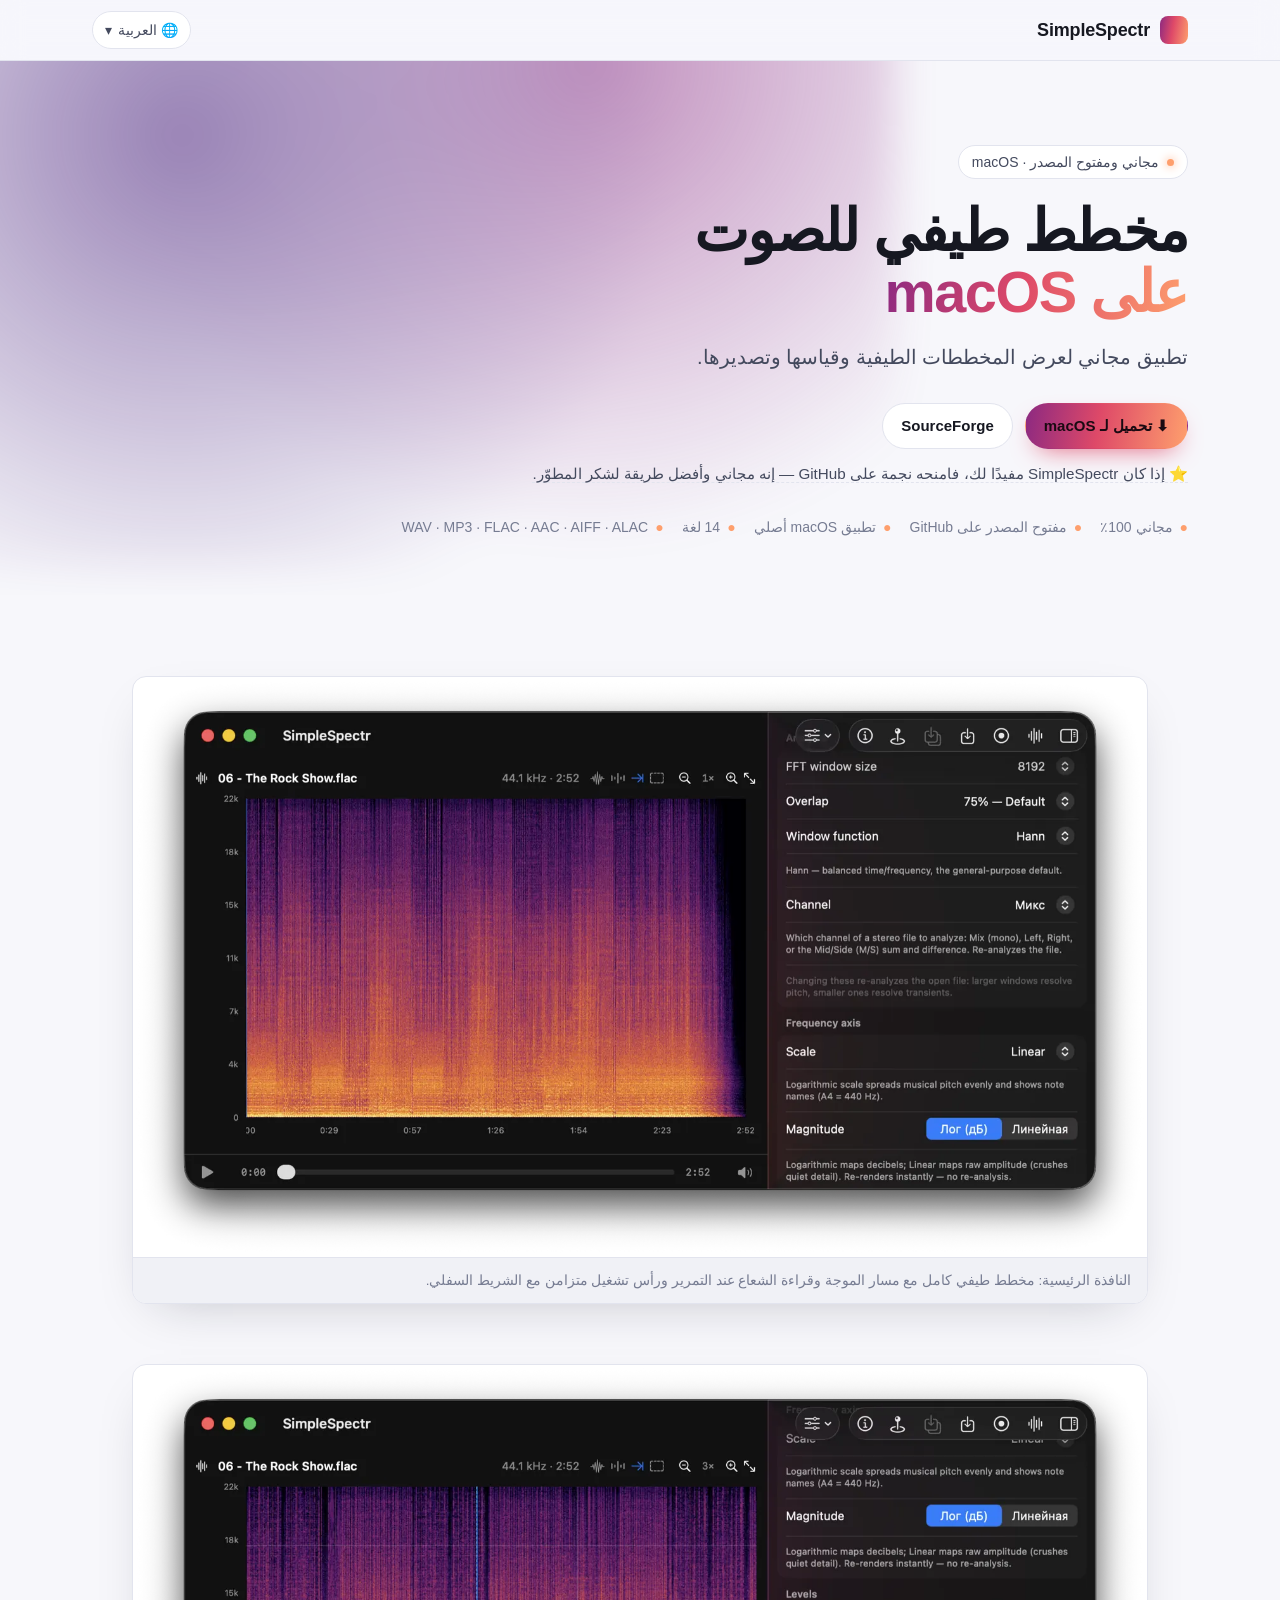
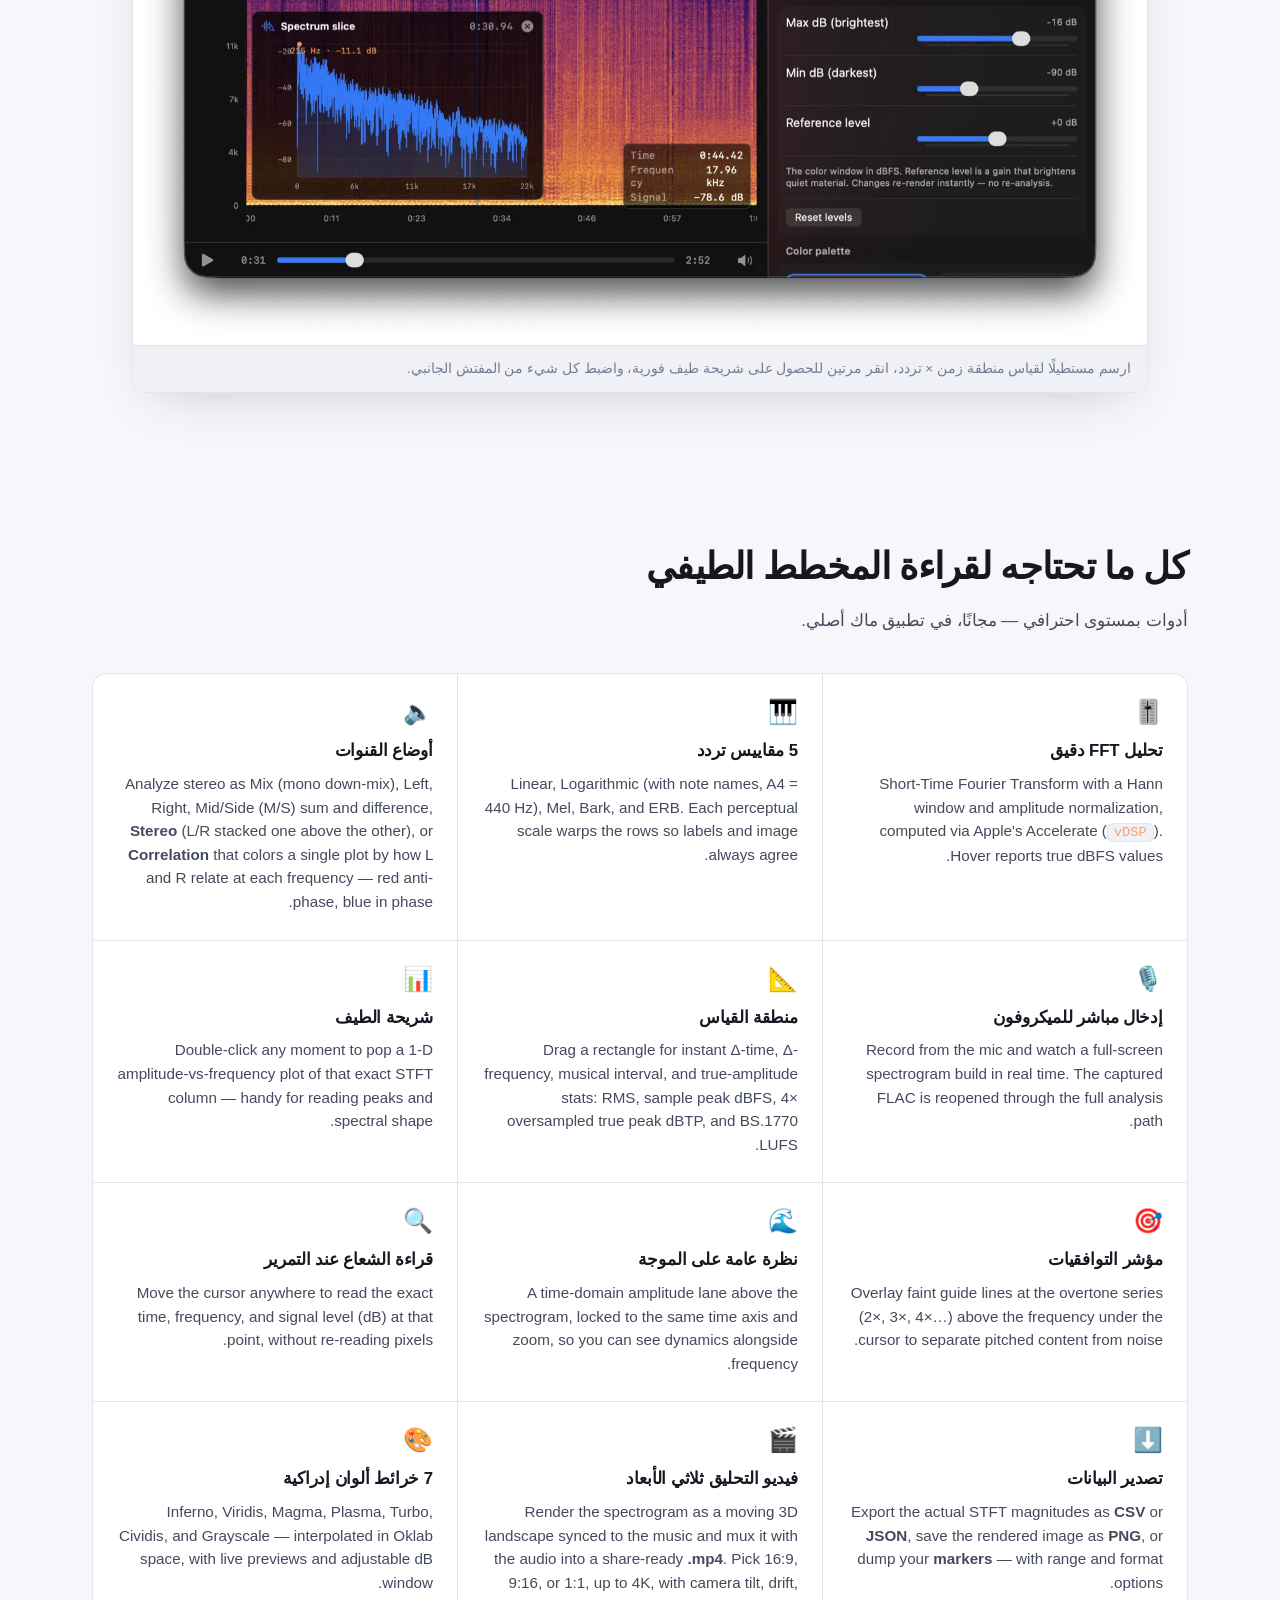
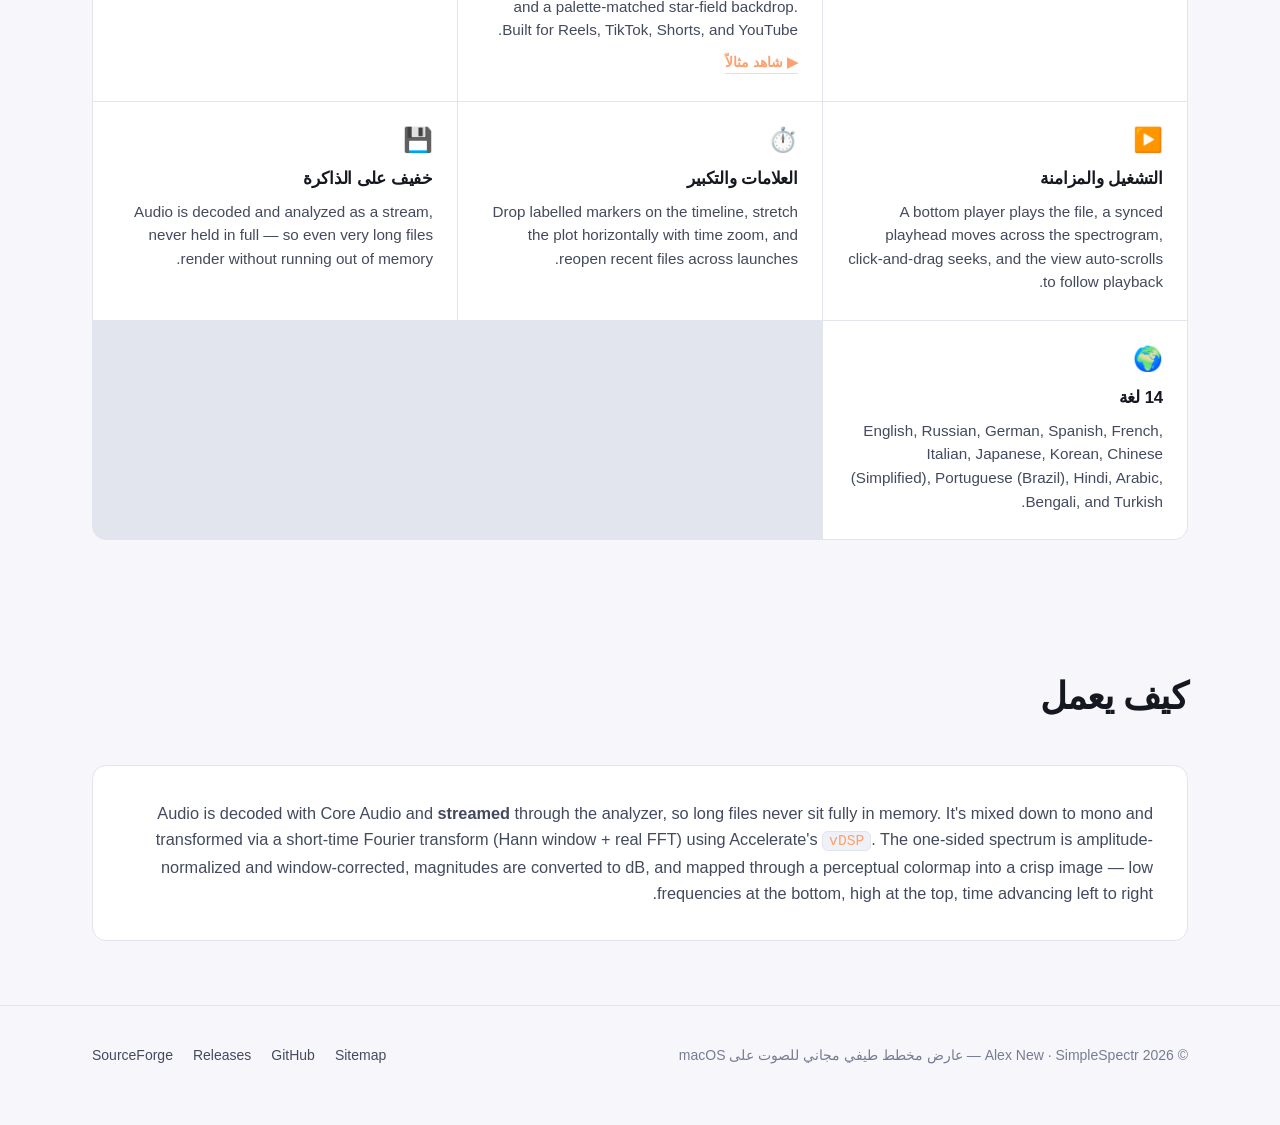
==== commit 84068945: "Add Video Example to Readme" ====
--- a/web/ar/index.html
+++ b/web/ar/index.html
@@ -199,6 +199,7 @@
           <div class="ico" aria-hidden="true">🎬</div>
           <h3>فيديو التحليق ثلاثي الأبعاد</h3>
           <p>Render the spectrogram as a moving 3D landscape synced to the music and mux it with the audio into a share-ready <strong>.mp4</strong>. Pick 16:9, 9:16, or 1:1, up to 4K, with camera tilt, drift, and a palette-matched star-field backdrop. Built for Reels, TikTok, Shorts, and YouTube.</p>
+          <a class="video-link" href="https://www.youtube.com/shorts/2R7Y4tpET7c" target="_blank" rel="noopener">▶ شاهد مثالاً</a>
         </div>
         <div class="feature">
           <div class="ico" aria-hidden="true">🎨</div>
--- a/web/assets/style.css
+++ b/web/assets/style.css
@@ -333,6 +333,16 @@
 }
 .feature h3 { margin: 0 0 7px; font-size: 1.05rem; letter-spacing: -0.01em; font-weight: 700; }
 .feature p { margin: 0; color: var(--text-dim); font-size: 0.95rem; line-height: 1.55; }
+.feature .video-link {
+  display: inline-flex; align-items: center; gap: 5px;
+  margin-top: 9px;
+  font-size: 0.88rem; font-weight: 600;
+  color: var(--accent-4);
+  text-decoration: none;
+  border-bottom: 1px solid color-mix(in srgb, var(--accent-4) 40%, transparent);
+  transition: border-color .15s ease, color .15s ease;
+}
+.feature .video-link:hover { color: var(--accent-5); border-bottom-color: var(--accent-5); }
 
 /* ---------- How it works ---------- */
 .howto {
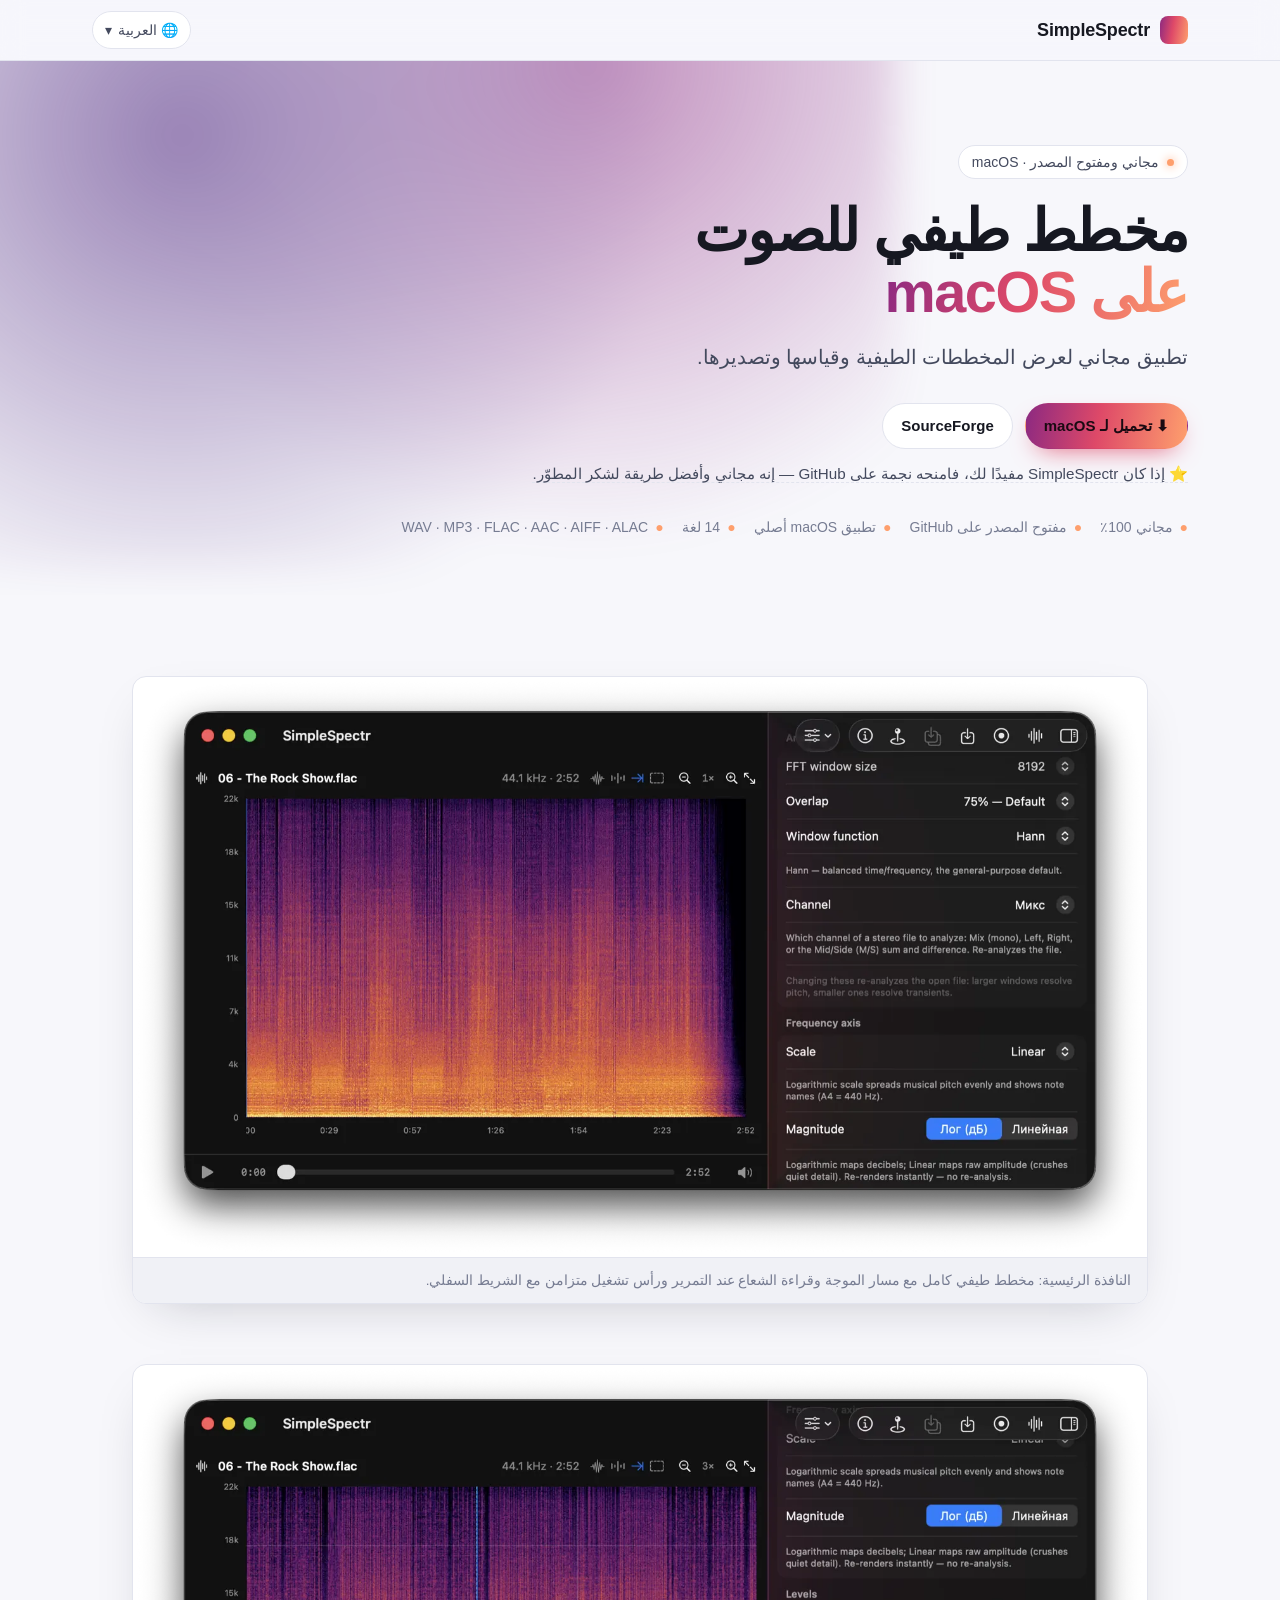
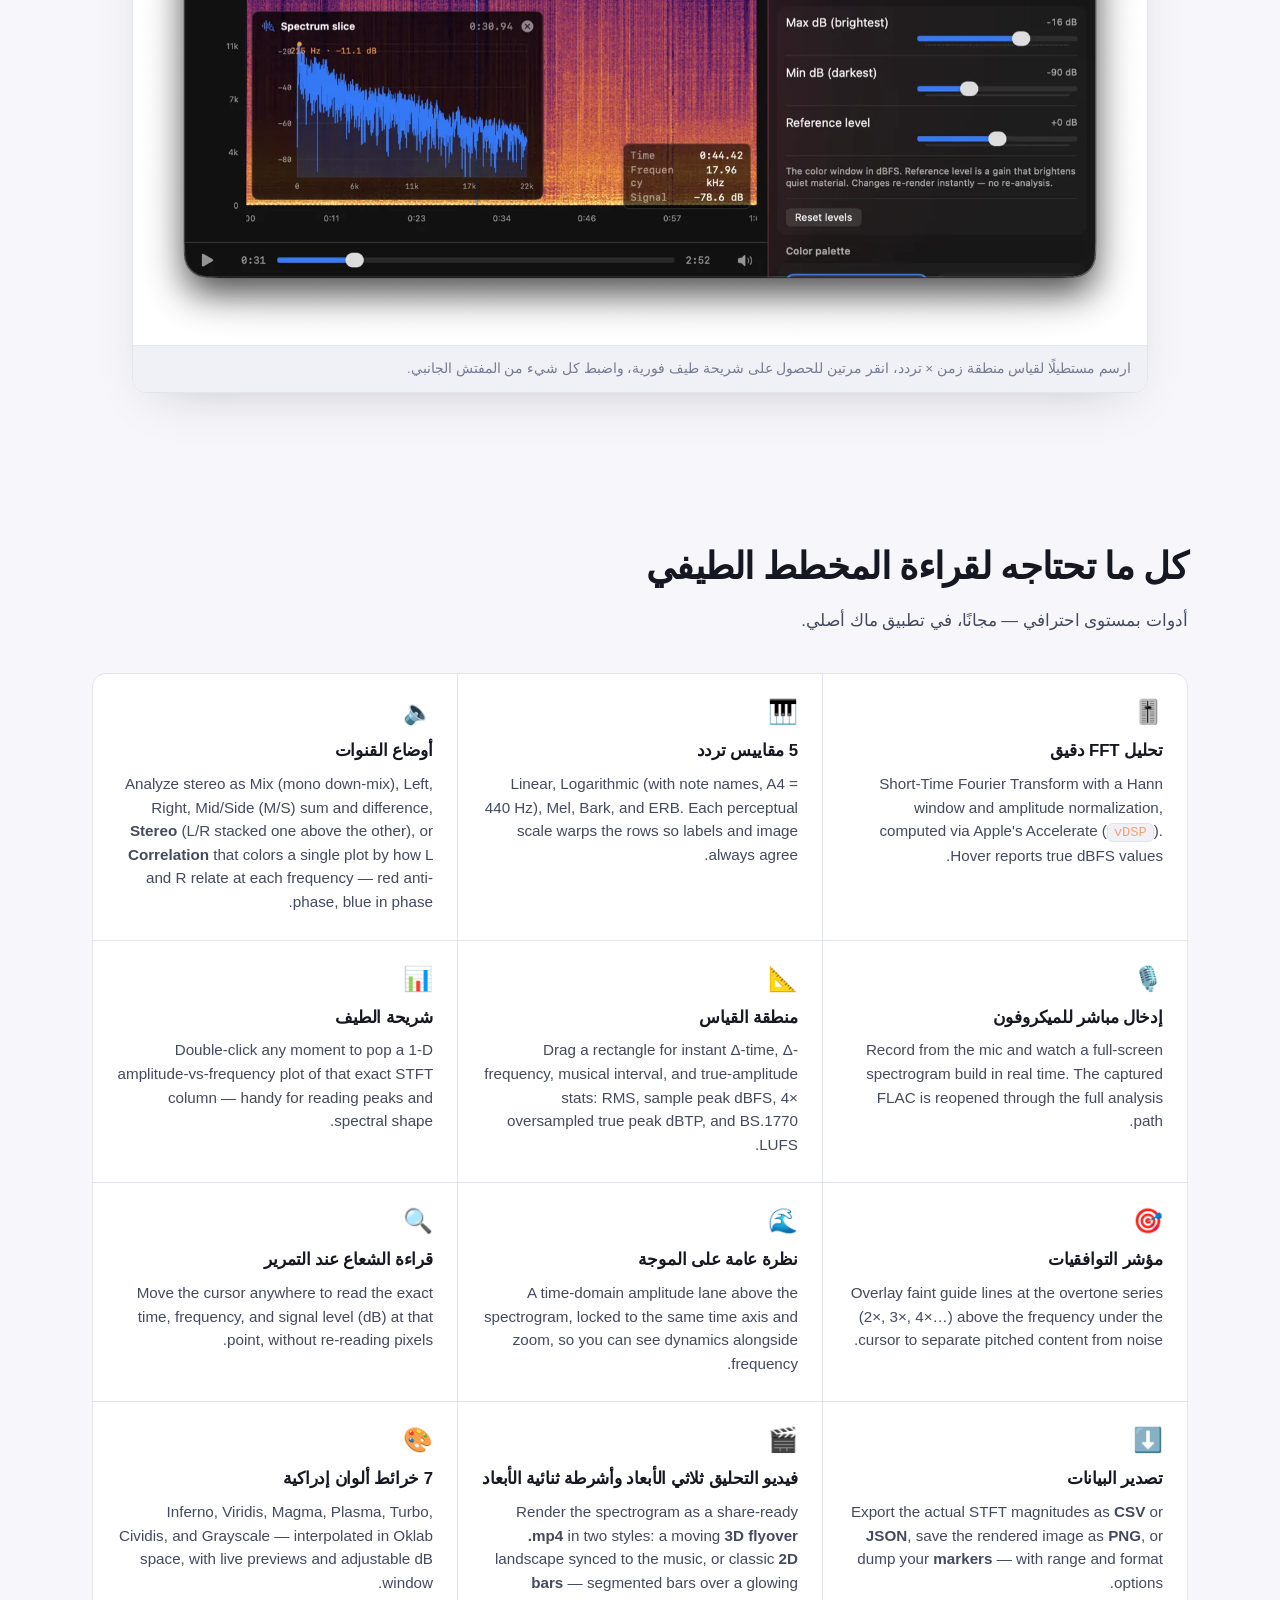
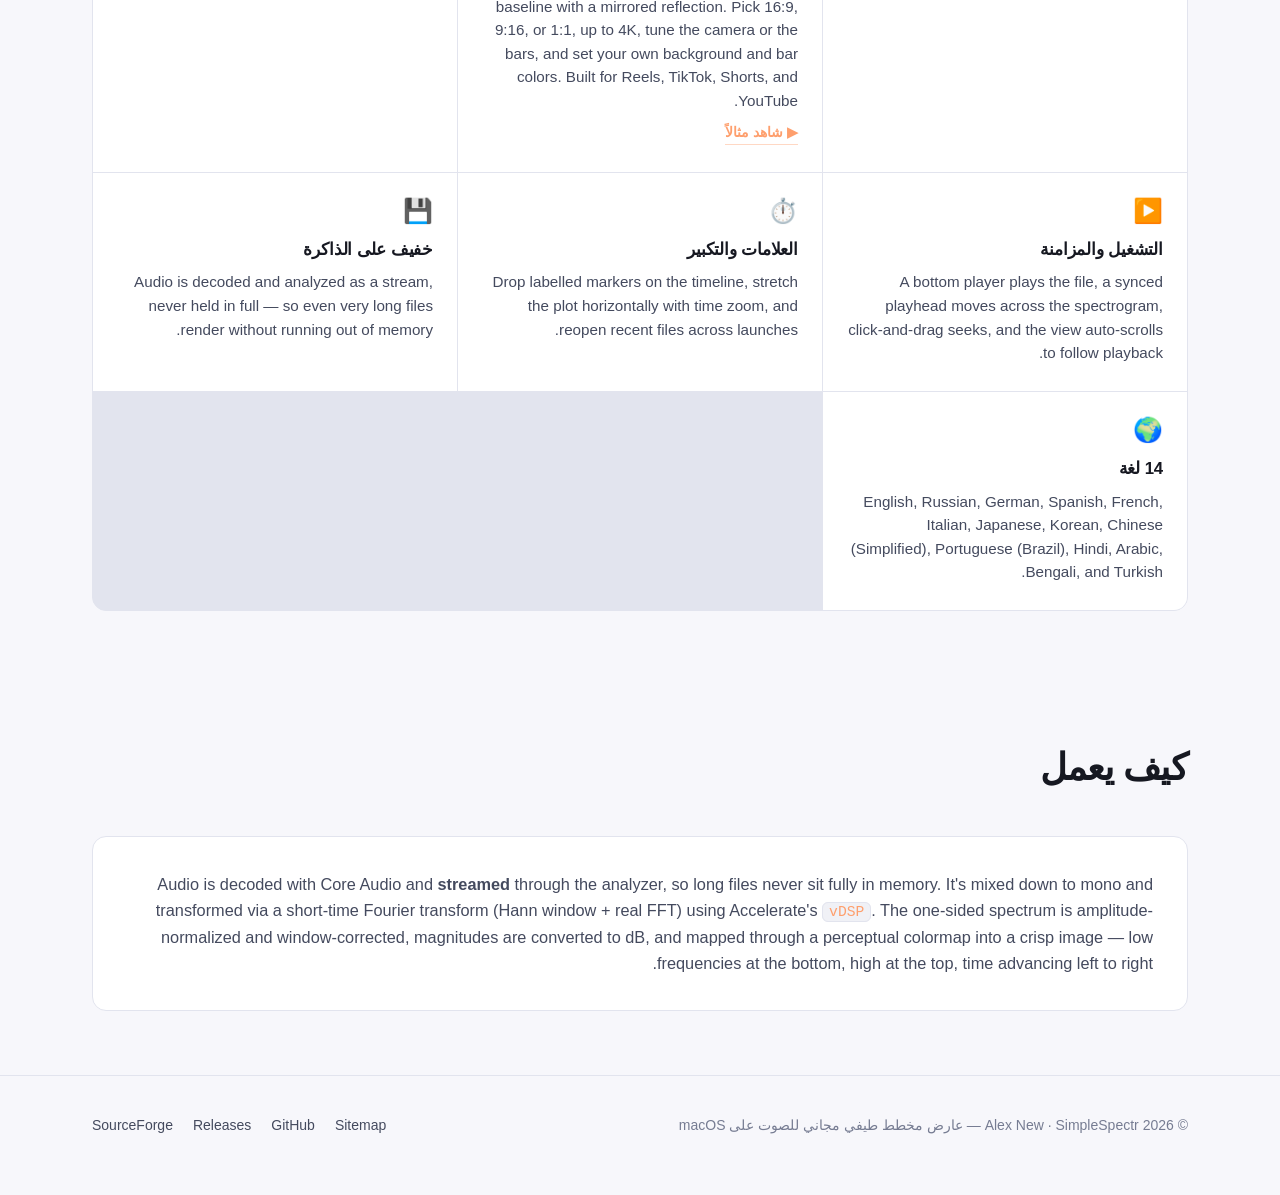
==== commit d6a50c5a: "Video 2D Export fixing and settings" ====
--- a/web/ar/index.html
+++ b/web/ar/index.html
@@ -197,8 +197,8 @@
         </div>
         <div class="feature">
           <div class="ico" aria-hidden="true">🎬</div>
-          <h3>فيديو التحليق ثلاثي الأبعاد</h3>
-          <p>Render the spectrogram as a moving 3D landscape synced to the music and mux it with the audio into a share-ready <strong>.mp4</strong>. Pick 16:9, 9:16, or 1:1, up to 4K, with camera tilt, drift, and a palette-matched star-field backdrop. Built for Reels, TikTok, Shorts, and YouTube.</p>
+          <h3>فيديو التحليق ثلاثي الأبعاد وأشرطة ثنائية الأبعاد</h3>
+          <p>Render the spectrogram as a share-ready <strong>.mp4</strong> in two styles: a moving <strong>3D flyover</strong> landscape synced to the music, or classic <strong>2D bars</strong> — segmented bars over a glowing baseline with a mirrored reflection. Pick 16:9, 9:16, or 1:1, up to 4K, tune the camera or the bars, and set your own background and bar colors. Built for Reels, TikTok, Shorts, and YouTube.</p>
           <a class="video-link" href="https://www.youtube.com/shorts/2R7Y4tpET7c" target="_blank" rel="noopener">▶ شاهد مثالاً</a>
         </div>
         <div class="feature">
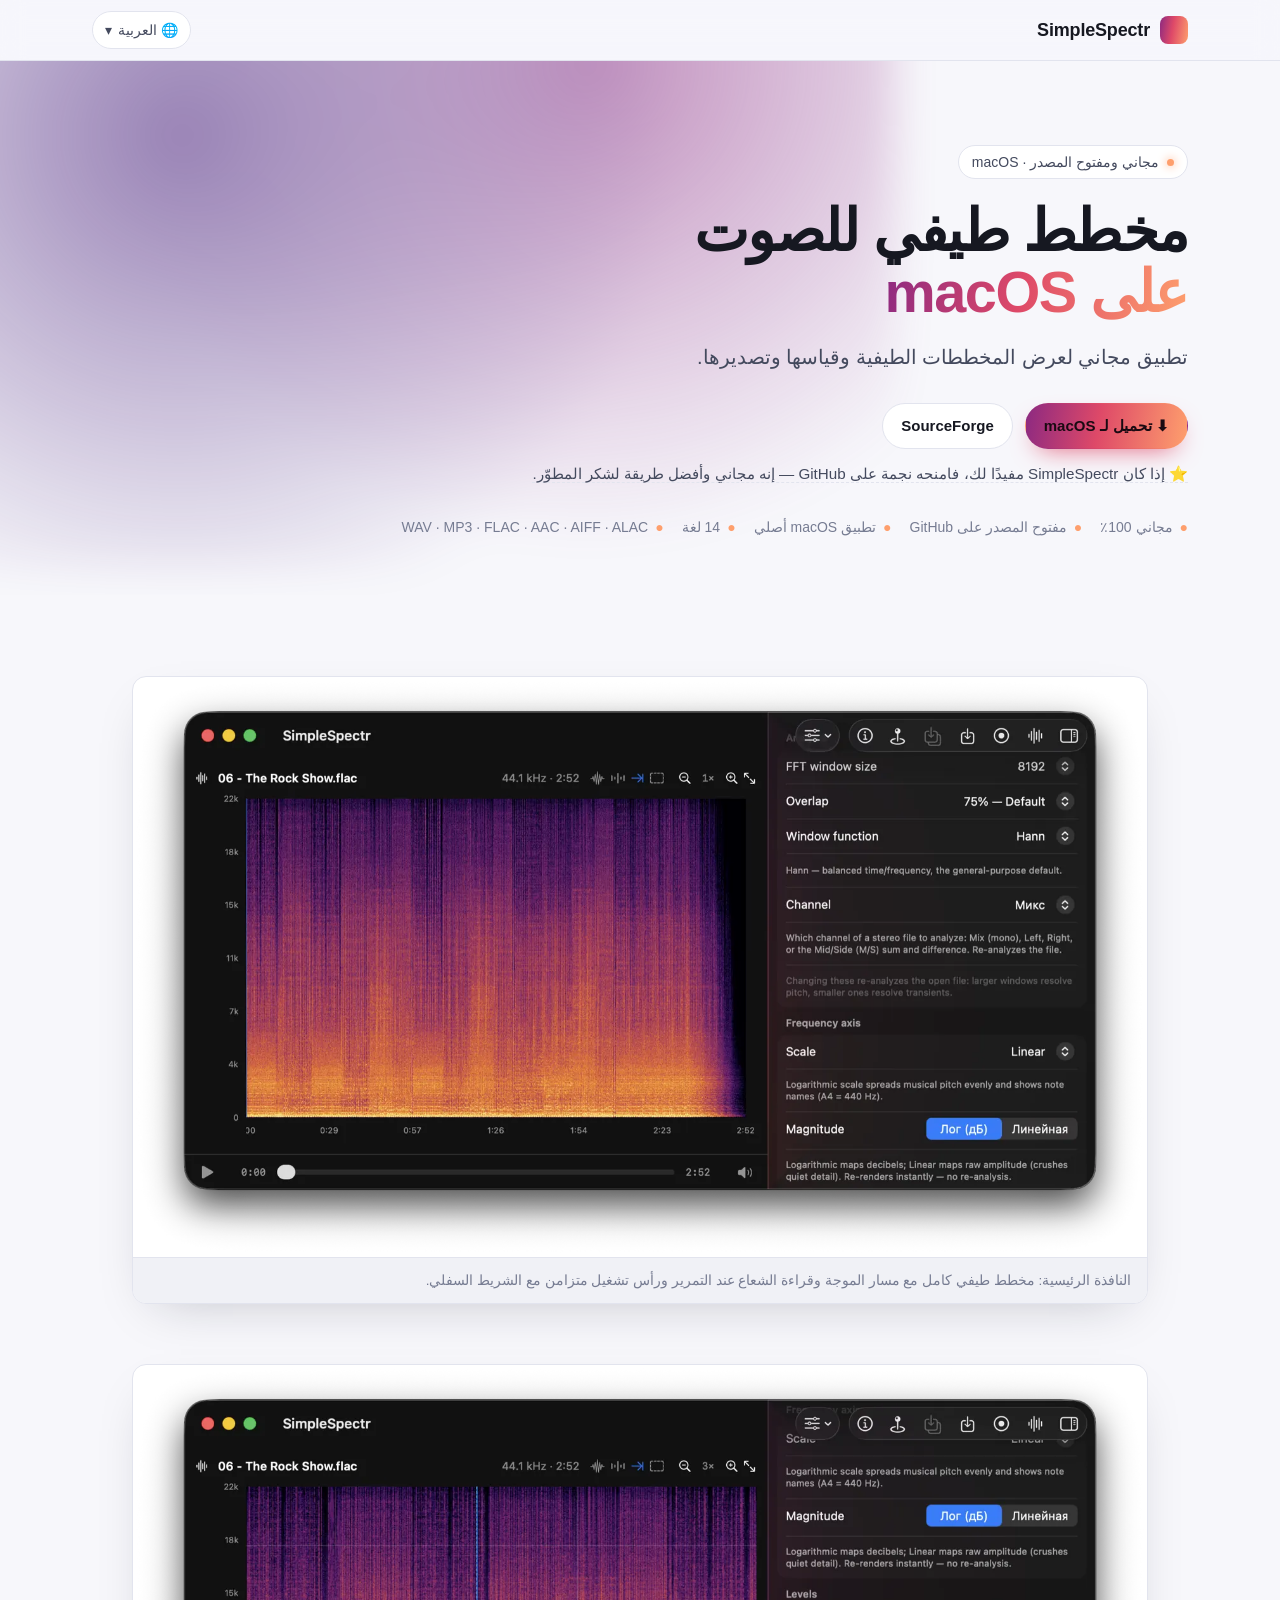
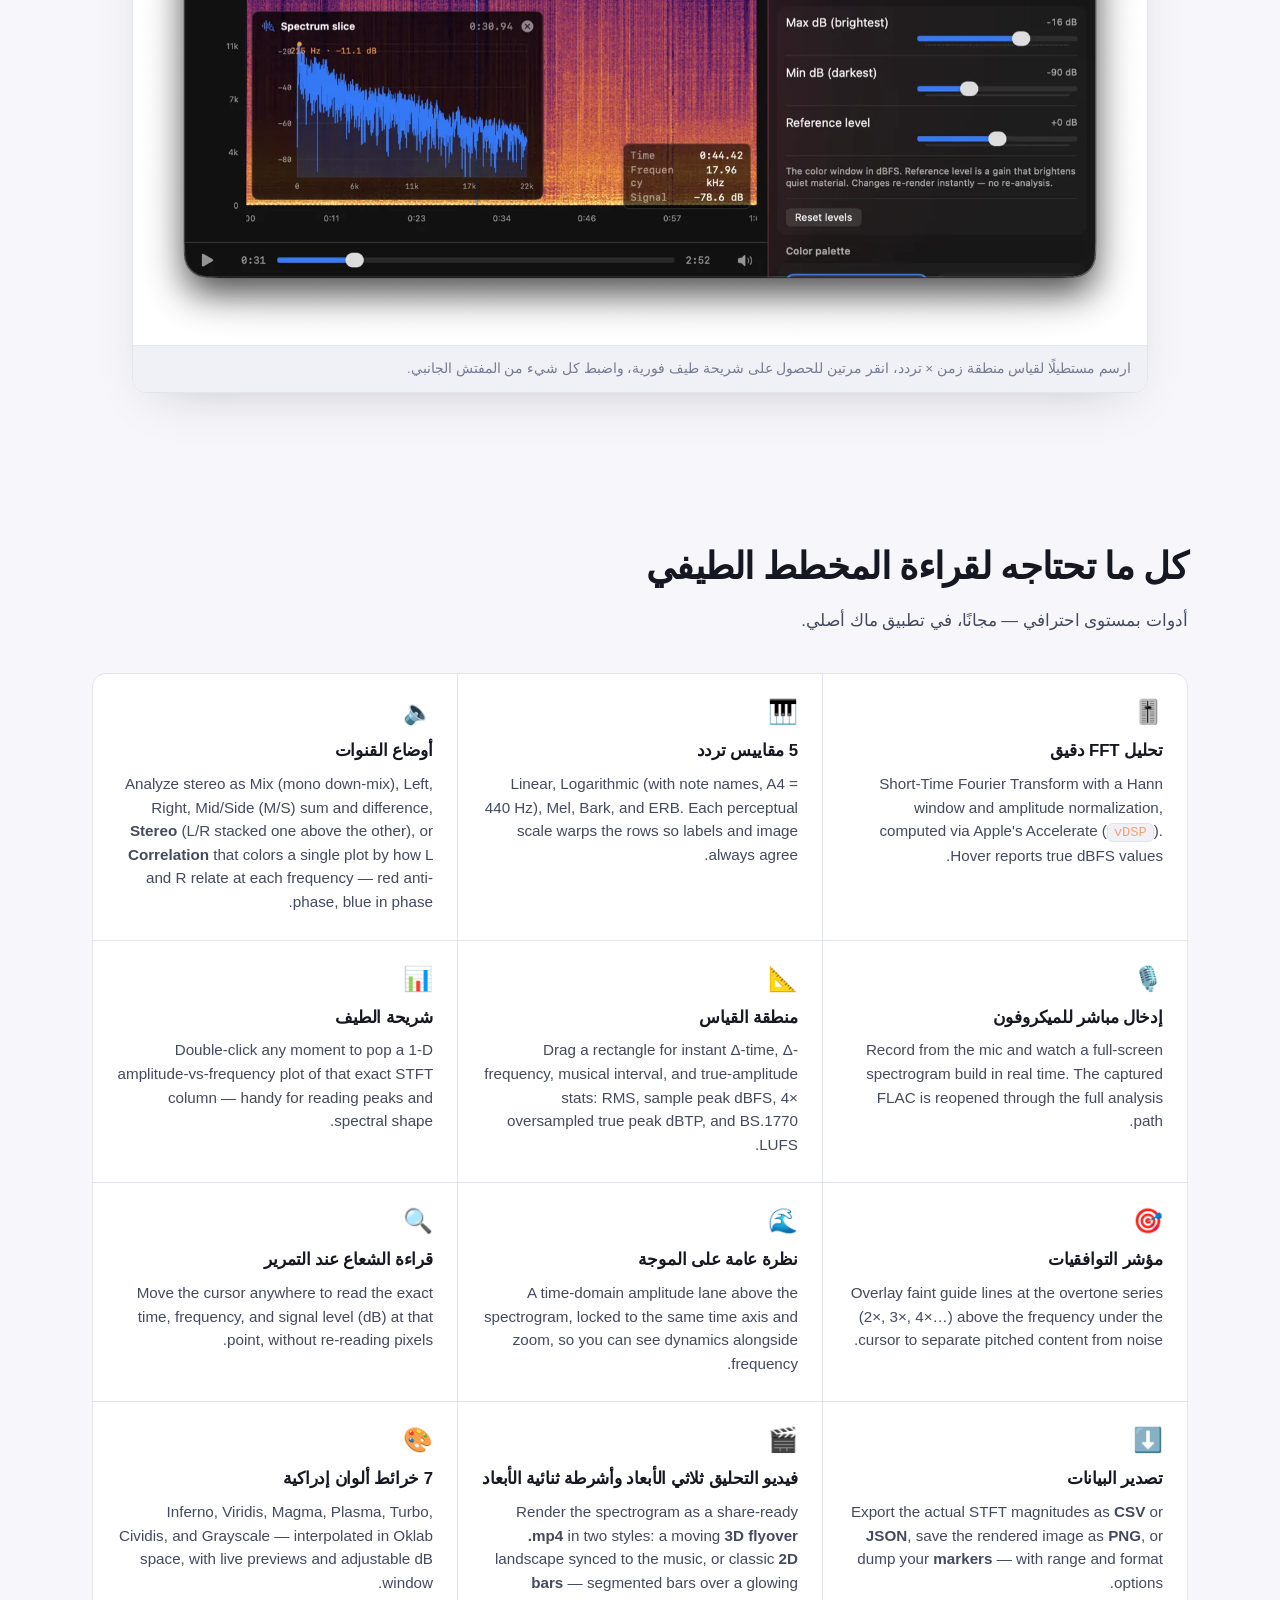
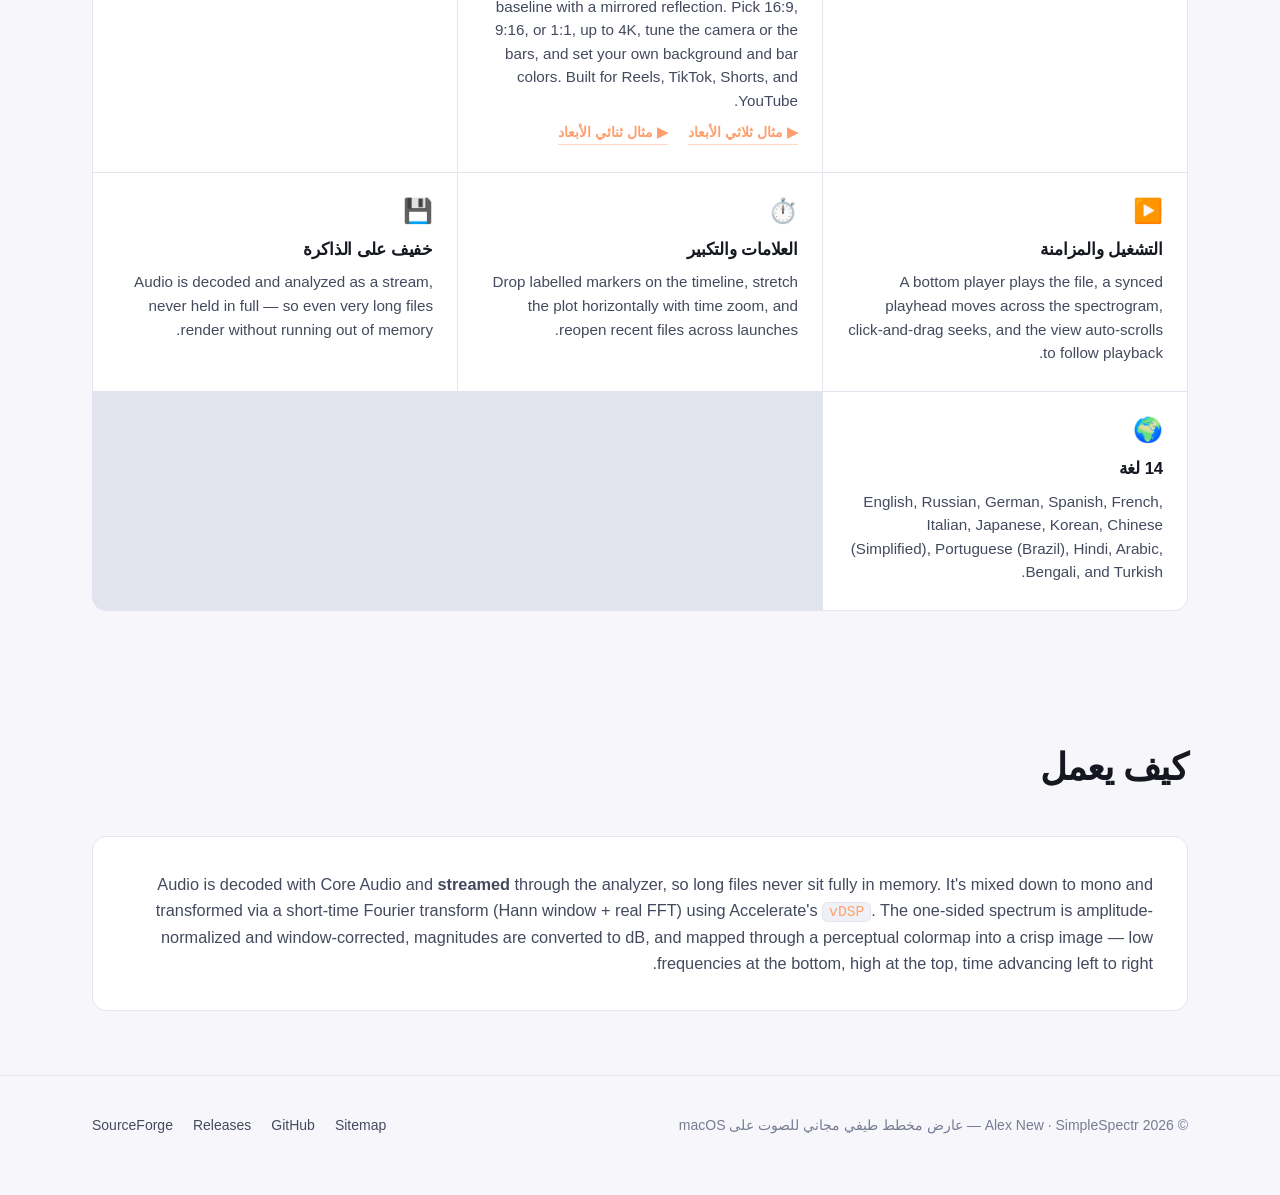
==== commit 81436275: "2D Link" ====
--- a/web/ar/index.html
+++ b/web/ar/index.html
@@ -199,7 +199,8 @@
           <div class="ico" aria-hidden="true">🎬</div>
           <h3>فيديو التحليق ثلاثي الأبعاد وأشرطة ثنائية الأبعاد</h3>
           <p>Render the spectrogram as a share-ready <strong>.mp4</strong> in two styles: a moving <strong>3D flyover</strong> landscape synced to the music, or classic <strong>2D bars</strong> — segmented bars over a glowing baseline with a mirrored reflection. Pick 16:9, 9:16, or 1:1, up to 4K, tune the camera or the bars, and set your own background and bar colors. Built for Reels, TikTok, Shorts, and YouTube.</p>
-          <a class="video-link" href="https://www.youtube.com/shorts/2R7Y4tpET7c" target="_blank" rel="noopener">▶ شاهد مثالاً</a>
+          <a class="video-link" href="https://www.youtube.com/shorts/2R7Y4tpET7c" target="_blank" rel="noopener">▶ مثال ثلاثي الأبعاد</a>
+          <a class="video-link" href="https://www.youtube.com/shorts/9IhbY1iPCmg" target="_blank" rel="noopener">▶ مثال ثنائي الأبعاد</a>
         </div>
         <div class="feature">
           <div class="ico" aria-hidden="true">🎨</div>
--- a/web/assets/style.css
+++ b/web/assets/style.css
@@ -343,6 +343,7 @@
   transition: border-color .15s ease, color .15s ease;
 }
 .feature .video-link:hover { color: var(--accent-5); border-bottom-color: var(--accent-5); }
+.feature .video-link + .video-link { margin-inline-start: 16px; }
 
 /* ---------- How it works ---------- */
 .howto {
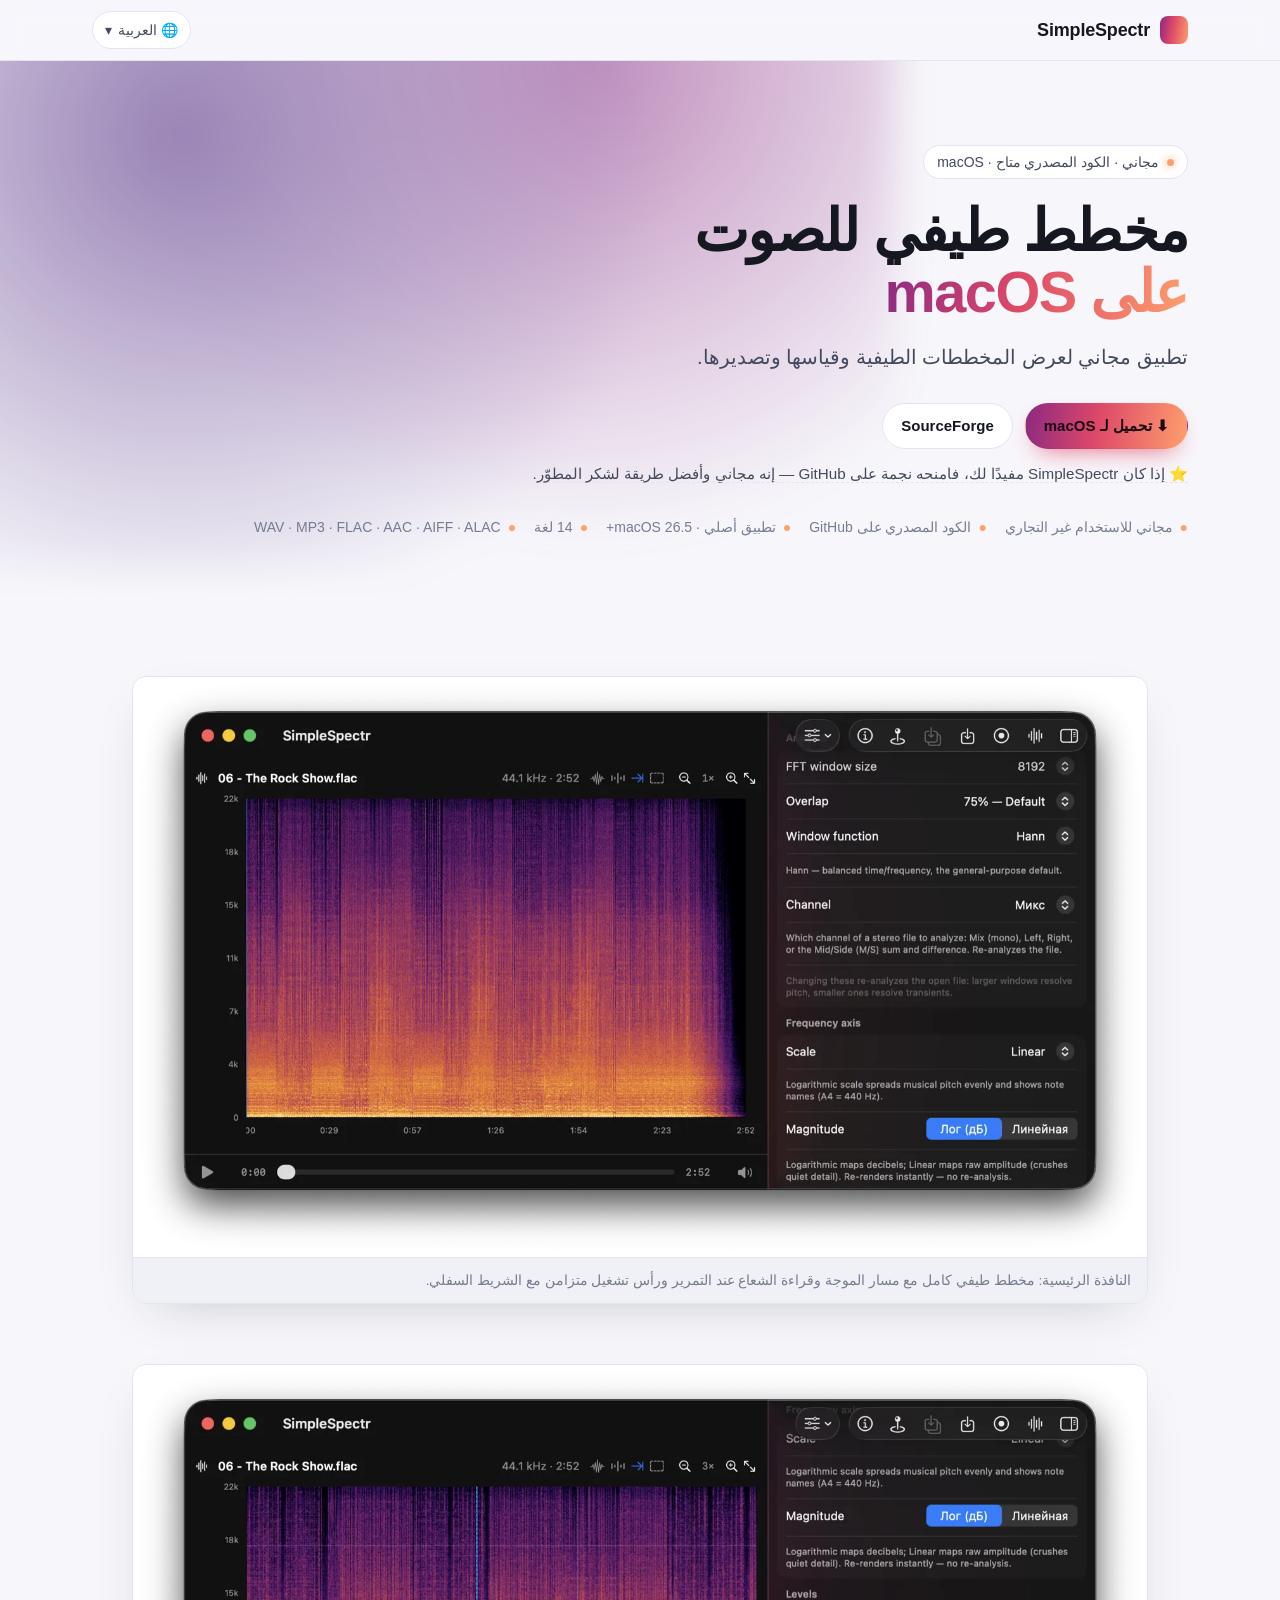
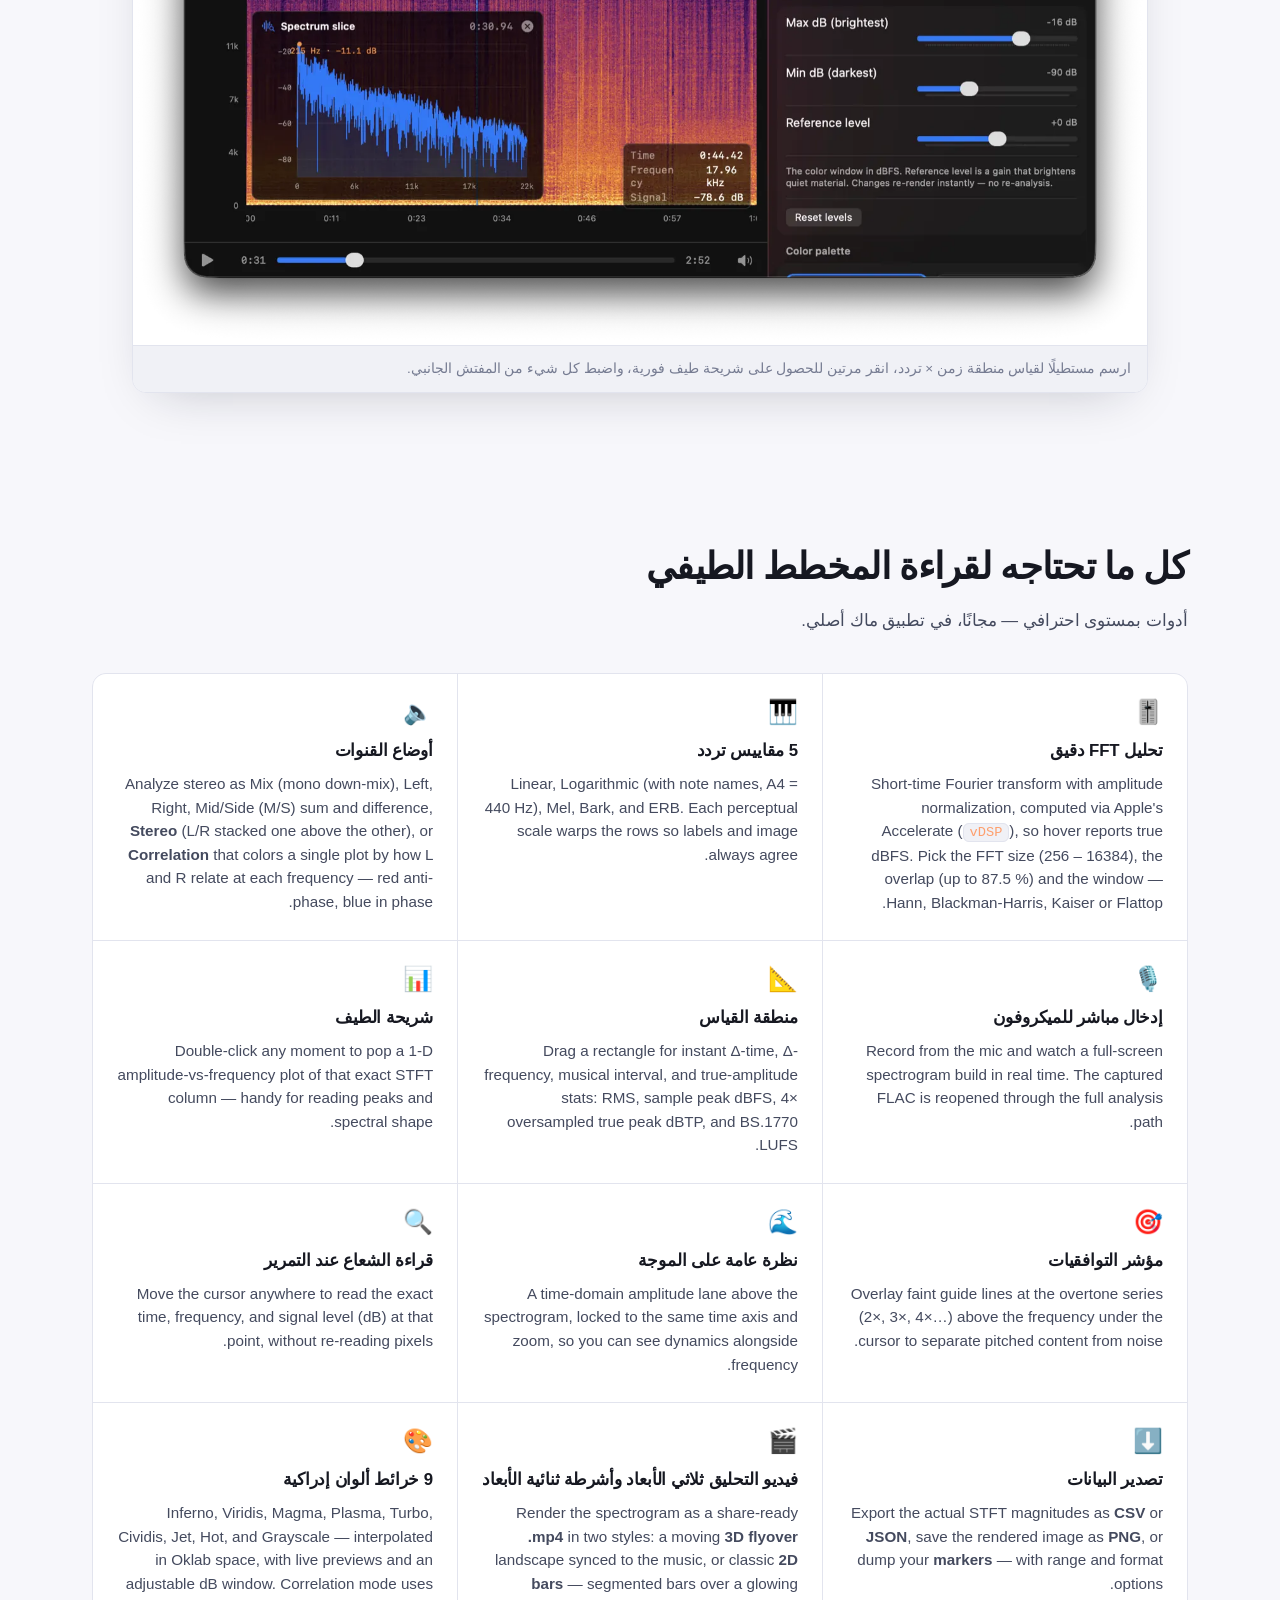
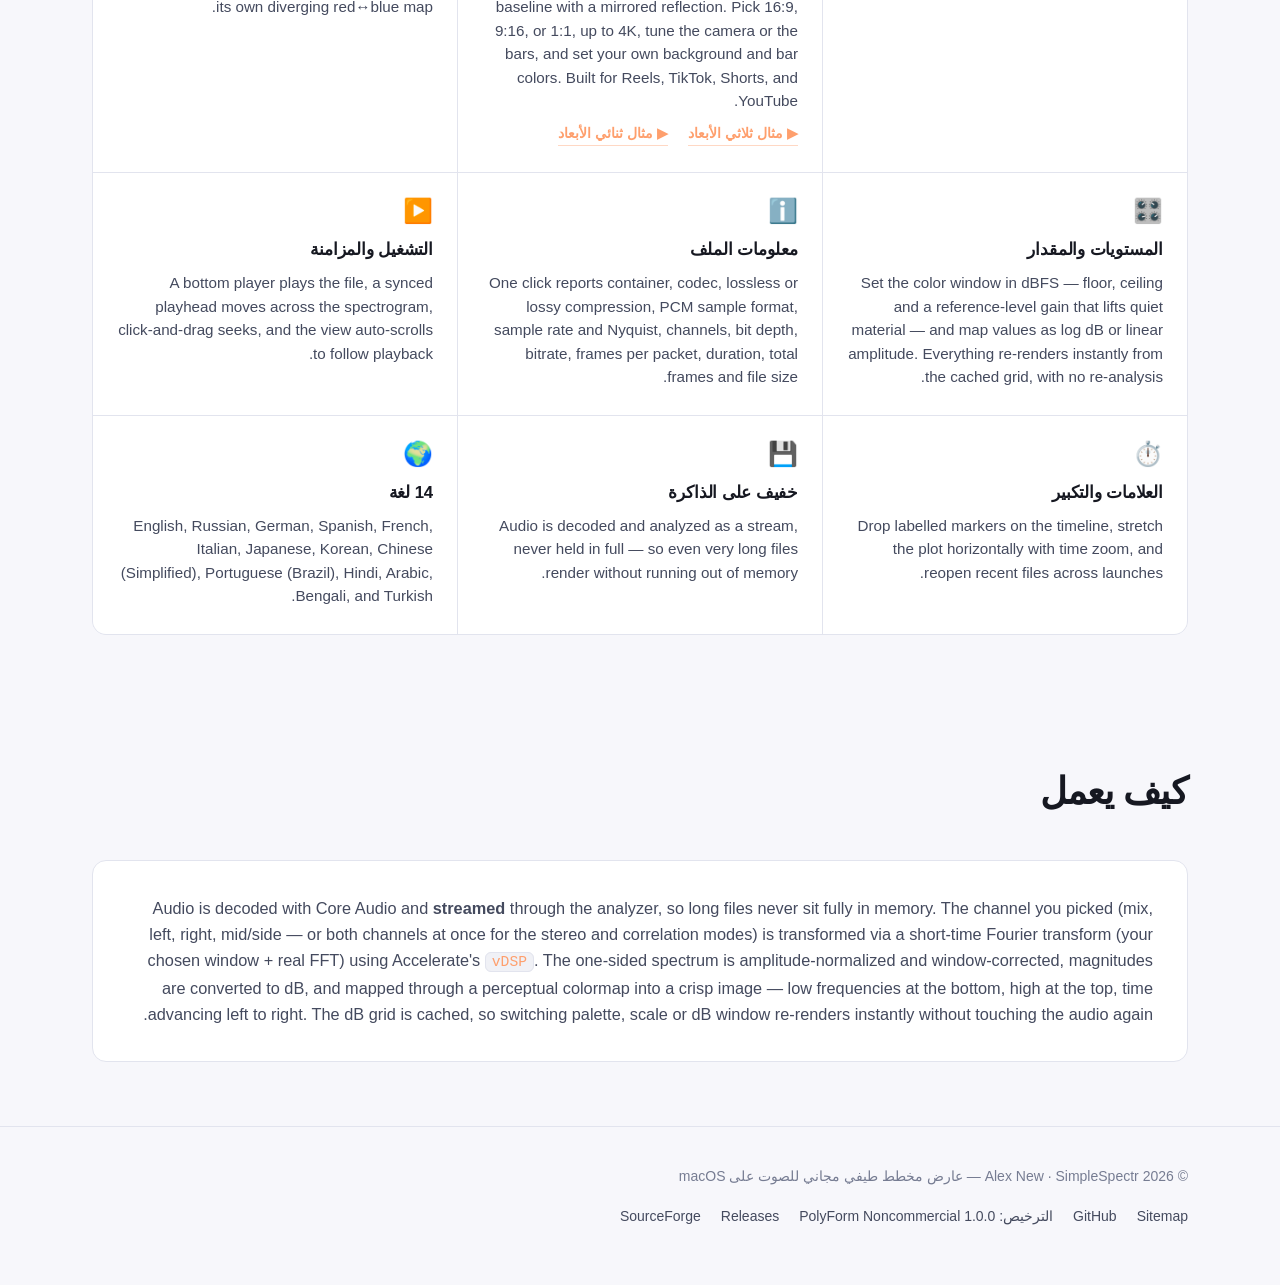
==== commit c229ee38: "fix Readme and web" ====
--- a/web/ar/index.html
+++ b/web/ar/index.html
@@ -4,7 +4,7 @@
   <meta charset="utf-8">
   <meta name="viewport" content="width=device-width, initial-scale=1">
   <title>SimpleSpectr — عارض مخطط طيفي مجاني للصوت على macOS</title>
-  <meta name="description" content="عارض مخطط طيفي مجاني ومفتوح المصدر للصوت على macOS. تحليل FFT لحظي، 5 مقاييس تردد، أوضاع القنوات، إدخال مباشر للميكروفون، تصدير CSV/JSON، 14 لغة. تحميل للماك.">
+  <meta name="description" content="عارض مخطط طيفي مجاني للصوت على macOS، والكود المصدري متاح على GitHub. تحليل FFT لحظي، 5 مقاييس تردد، أوضاع القنوات، إدخال مباشر للميكروفون، تصدير CSV/JSON، 14 لغة. تحميل للماك.">
   <meta name="keywords" content="عارض مخطط طيفي للصوت, مخطط طيفي مجاني, مخطط طيفي macOS, محلل طيف mac, محلل FFT, تصور STFT, تحليل التردد الصوتي, سونوغرام, برنامج مخطط طيفي">
   <meta name="author" content="Alex New">
   <meta name="theme-color" content="#0c0d12">
@@ -14,7 +14,7 @@
   <meta property="og:type" content="website">
   <meta property="og:site_name" content="SimpleSpectr">
   <meta property="og:title" content="SimpleSpectr — عارض مخطط طيفي مجاني للصوت على macOS">
-  <meta property="og:description" content="تطبيق macOS مجاني ومفتوح المصدر يحوّل أي ملف صوتي إلى مخطط طيفي جميل وقابل للقياس. تحليل FFT، ميكروفون مباشر، 14 لغة.">
+  <meta property="og:description" content="تطبيق macOS مجاني يحوّل أي ملف صوتي إلى مخطط طيفي جميل وقابل للقياس. تحليل FFT، ميكروفون مباشر، 14 لغة.">
   <meta property="og:url" content="https://simplespectr.alexnew.ru/ar/">
   <meta property="og:locale" content="ar">
   <meta property="og:image" content="https://simplespectr.alexnew.ru/img/og-image.webp">
@@ -23,7 +23,7 @@
 
   <meta name="twitter:card" content="summary_large_image">
   <meta name="twitter:title" content="SimpleSpectr — عارض مخطط طيفي مجاني للصوت على macOS">
-  <meta name="twitter:description" content="تطبيق macOS مجاني ومفتوح المصدر يحوّل أي ملف صوتي إلى مخطط طيفي جميل وقابل للقياس. تحليل FFT، ميكروفون مباشر، 14 لغة.">
+  <meta name="twitter:description" content="تطبيق macOS مجاني يحوّل أي ملف صوتي إلى مخطط طيفي جميل وقابل للقياس. تحليل FFT، ميكروفون مباشر، 14 لغة.">
   <meta name="twitter:image" content="https://simplespectr.alexnew.ru/img/og-image.webp">
 
   <link rel="alternate" hreflang="en" href="https://simplespectr.alexnew.ru/">
@@ -52,9 +52,9 @@
     "@context": "https://schema.org",
     "@type": "SoftwareApplication",
     "name": "SimpleSpectr",
-    "operatingSystem": "macOS 13+",
+    "operatingSystem": "macOS 26.5+",
     "applicationCategory": "MultimediaApplication",
-    "description": "عارض مخطط طيفي مجاني ومفتوح المصدر للصوت على macOS. تحليل FFT لحظي، مقاييس تردد متعددة، إدخال مباشر للميكروفون وتصدير البيانات بصيغ CSV/JSON/PNG.",
+    "description": "عارض مخطط طيفي مجاني للصوت على macOS، والكود المصدري متاح على GitHub. تحليل FFT لحظي، مقاييس تردد متعددة، إدخال مباشر للميكروفون وتصدير البيانات بصيغ CSV/JSON/PNG.",
     "url": "https://simplespectr.alexnew.ru/ar/",
     "downloadUrl": "https://github.com/alexex1993/SimpleSpectr/releases",
     "screenshot": "https://simplespectr.alexnew.ru/img/screenshot-1.webp",
@@ -99,7 +99,7 @@
 <main>
   <section class="hero">
     <div class="container">
-      <span class="eyebrow"><span class="dot"></span> مجاني ومفتوح المصدر · macOS</span>
+      <span class="eyebrow"><span class="dot"></span> مجاني · الكود المصدري متاح · macOS</span>
       <h1>مخطط طيفي للصوت <span class="grad">على macOS</span></h1>
       <p class="lead">تطبيق مجاني لعرض المخططات الطيفية وقياسها وتصديرها.</p>
       <div class="hero-cta">
@@ -108,9 +108,9 @@
       </div>
       <p class="hero-star-note"><a href="https://github.com/alexex1993/SimpleSpectr" target="_blank" rel="noopener">⭐ إذا كان SimpleSpectr مفيدًا لك، فامنحه نجمة على GitHub — إنه مجاني وأفضل طريقة لشكر المطوّر.</a></p>
       <div class="hero-badges">
-        <span><span class="pip">●</span> مجاني 100٪</span>
-        <span><span class="pip">●</span> مفتوح المصدر على GitHub</span>
-        <span><span class="pip">●</span> تطبيق macOS أصلي</span>
+        <span><span class="pip">●</span> مجاني للاستخدام غير التجاري</span>
+        <span><span class="pip">●</span> الكود المصدري على GitHub</span>
+        <span><span class="pip">●</span> تطبيق أصلي · macOS 26.5+</span>
         <span><span class="pip">●</span> 14 لغة</span>
         <span><span class="pip">●</span> WAV · MP3 · FLAC · AAC · AIFF · ALAC</span>
       </div>
@@ -148,7 +148,7 @@
         <div class="feature">
           <div class="ico" aria-hidden="true">🎚️</div>
           <h3>تحليل FFT دقيق</h3>
-          <p>Short-Time Fourier Transform with a Hann window and amplitude normalization, computed via Apple's Accelerate (<span class="inline-code">vDSP</span>). Hover reports true dBFS values.</p>
+          <p>Short-time Fourier transform with amplitude normalization, computed via Apple's Accelerate (<span class="inline-code">vDSP</span>), so hover reports true dBFS. Pick the FFT size (256 – 16384), the overlap (up to 87.5 %) and the window — Hann, Blackman-Harris, Kaiser or Flattop.</p>
         </div>
         <div class="feature">
           <div class="ico" aria-hidden="true">🎹</div>
@@ -204,8 +204,18 @@
         </div>
         <div class="feature">
           <div class="ico" aria-hidden="true">🎨</div>
-          <h3>7 خرائط ألوان إدراكية</h3>
-          <p>Inferno, Viridis, Magma, Plasma, Turbo, Cividis, and Grayscale — interpolated in Oklab space, with live previews and adjustable dB window.</p>
+          <h3>9 خرائط ألوان إدراكية</h3>
+          <p>Inferno, Viridis, Magma, Plasma, Turbo, Cividis, Jet, Hot, and Grayscale — interpolated in Oklab space, with live previews and an adjustable dB window. Correlation mode uses its own diverging red↔blue map.</p>
+        </div>
+        <div class="feature">
+          <div class="ico" aria-hidden="true">🎛️</div>
+          <h3>المستويات والمقدار</h3>
+          <p>Set the color window in dBFS — floor, ceiling and a reference-level gain that lifts quiet material — and map values as log dB or linear amplitude. Everything re-renders instantly from the cached grid, with no re-analysis.</p>
+        </div>
+        <div class="feature">
+          <div class="ico" aria-hidden="true">ℹ️</div>
+          <h3>معلومات الملف</h3>
+          <p>One click reports container, codec, lossless or lossy compression, PCM sample format, sample rate and Nyquist, channels, bit depth, bitrate, frames per packet, duration, total frames and file size.</p>
         </div>
         <div class="feature">
           <div class="ico" aria-hidden="true">▶️</div>
@@ -237,7 +247,7 @@
         <h2>كيف يعمل</h2>
       </div>
       <div class="howto">
-        <p>Audio is decoded with Core Audio and <strong>streamed</strong> through the analyzer, so long files never sit fully in memory. It's mixed down to mono and transformed via a short-time Fourier transform (Hann window + real FFT) using Accelerate's <span class="inline-code">vDSP</span>. The one-sided spectrum is amplitude-normalized and window-corrected, magnitudes are converted to dB, and mapped through a perceptual colormap into a crisp image — low frequencies at the bottom, high at the top, time advancing left to right.</p>
+        <p>Audio is decoded with Core Audio and <strong>streamed</strong> through the analyzer, so long files never sit fully in memory. The channel you picked (mix, left, right, mid/side — or both channels at once for the stereo and correlation modes) is transformed via a short-time Fourier transform (your chosen window + real FFT) using Accelerate's <span class="inline-code">vDSP</span>. The one-sided spectrum is amplitude-normalized and window-corrected, magnitudes are converted to dB, and mapped through a perceptual colormap into a crisp image — low frequencies at the bottom, high at the top, time advancing left to right. The dB grid is cached, so switching palette, scale or dB window re-renders instantly without touching the audio again.</p>
       </div>
     </div>
   </section>
@@ -249,6 +259,7 @@
     <div class="footer-links">
       <a href="../sitemap.xml">Sitemap</a>
       <a href="https://github.com/alexex1993/SimpleSpectr">GitHub</a>
+      <a href="https://github.com/alexex1993/SimpleSpectr/blob/main/LICENSE">الترخيص: PolyForm Noncommercial 1.0.0</a>
       <a href="https://github.com/alexex1993/SimpleSpectr/releases">Releases</a>
       <a href="https://sourceforge.net/projects/simplespectr/">SourceForge</a>
     </div>
